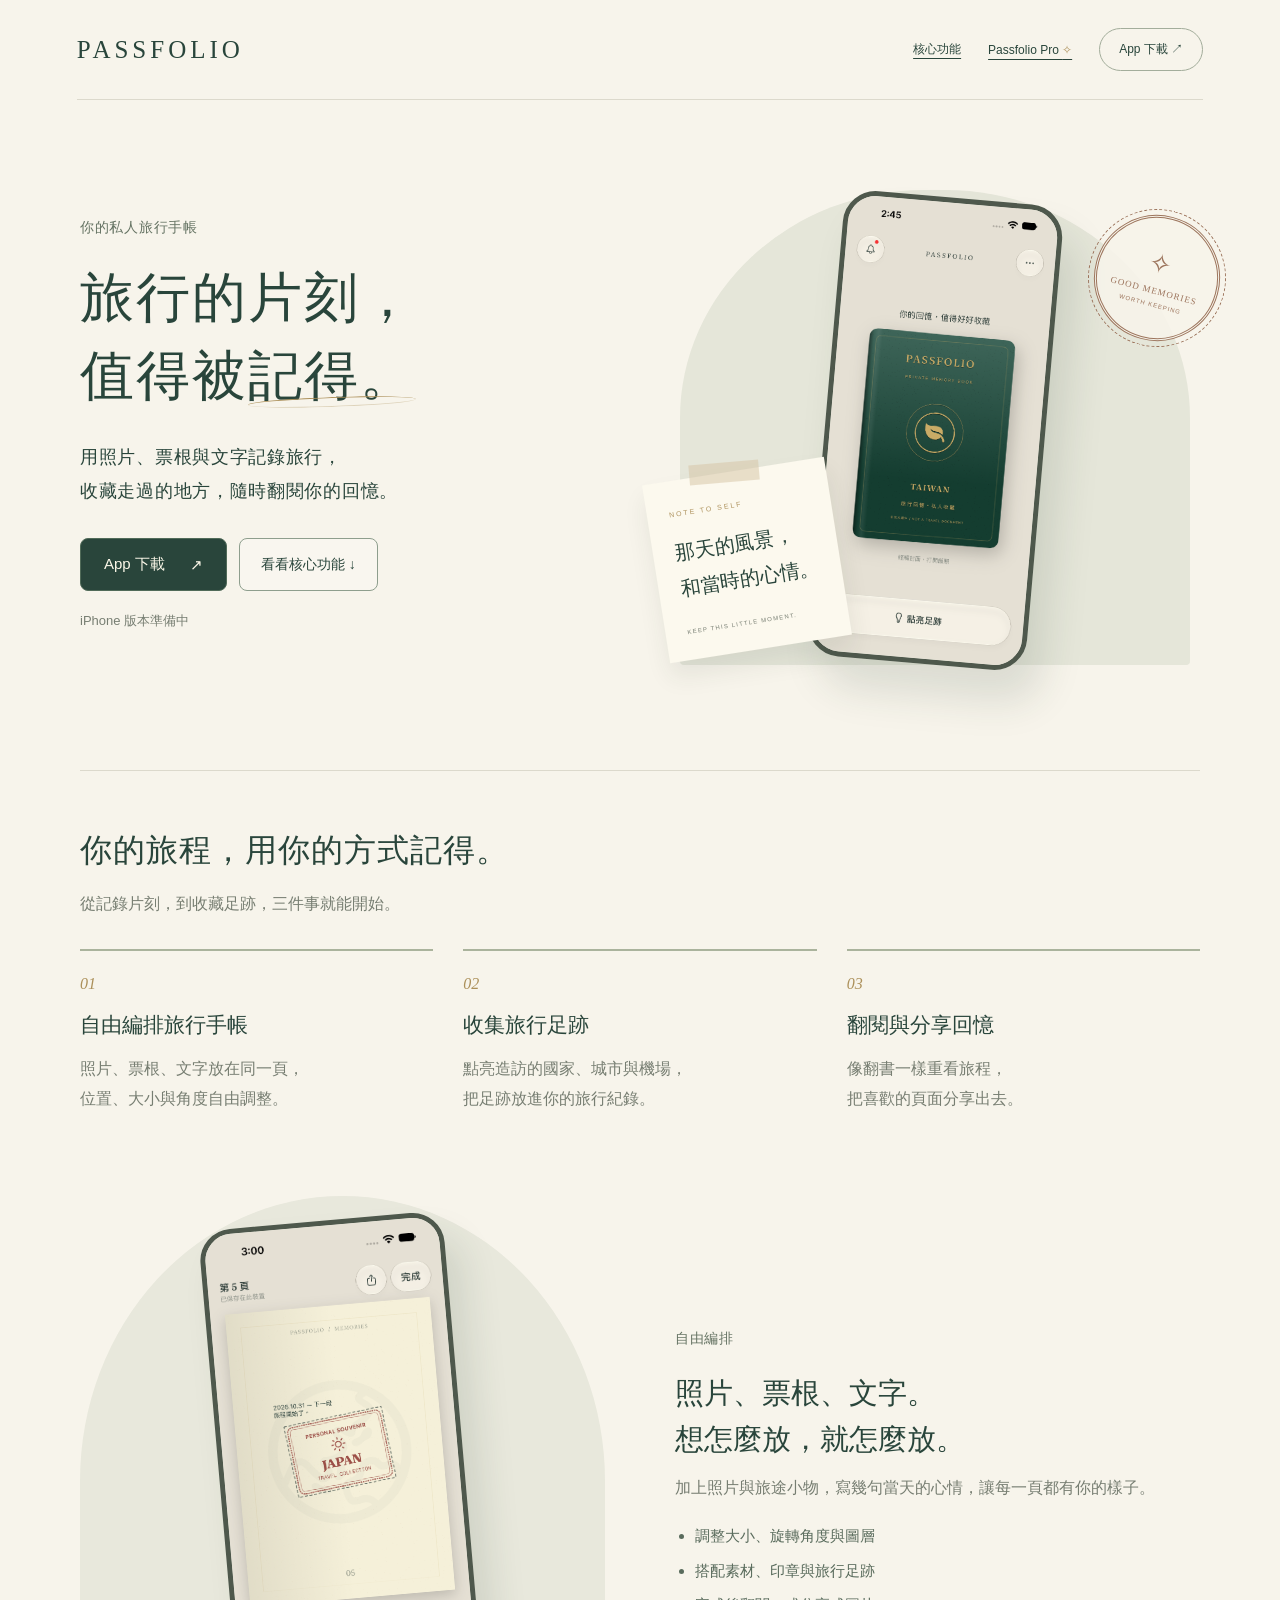
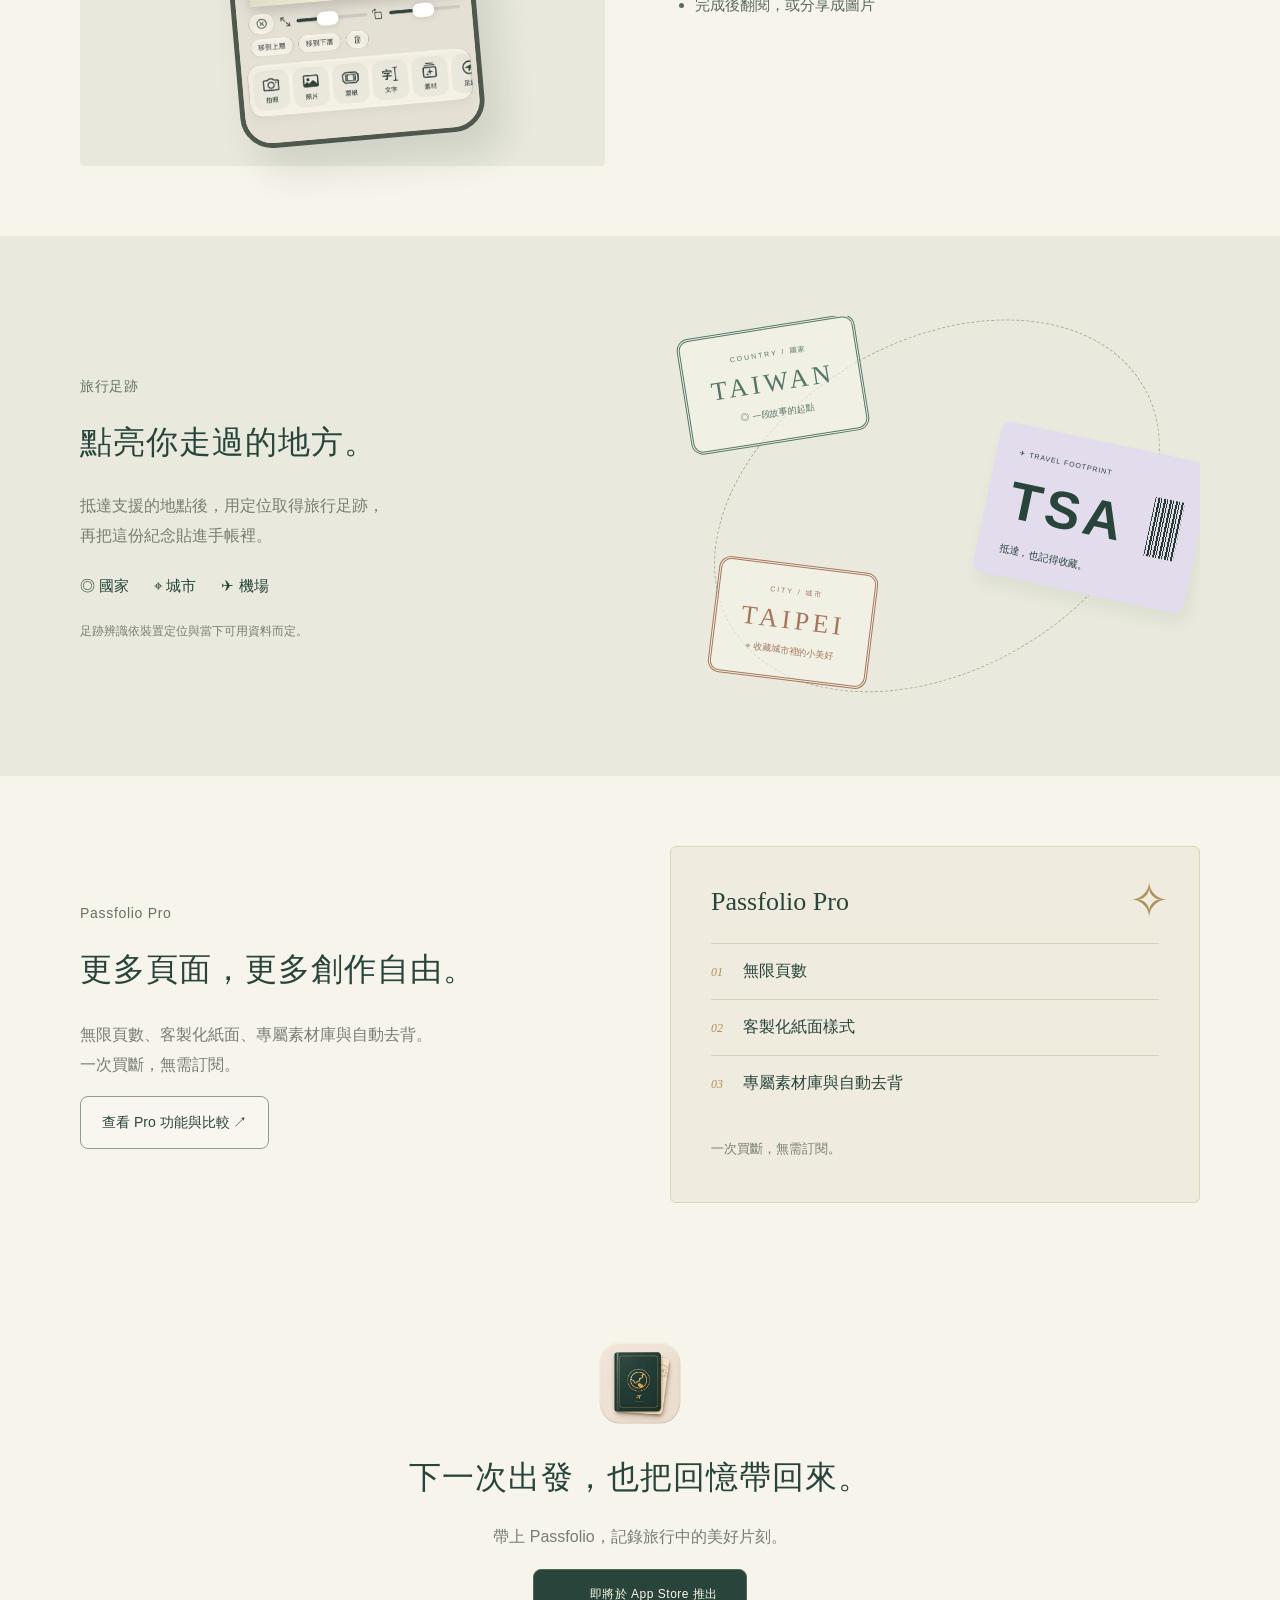
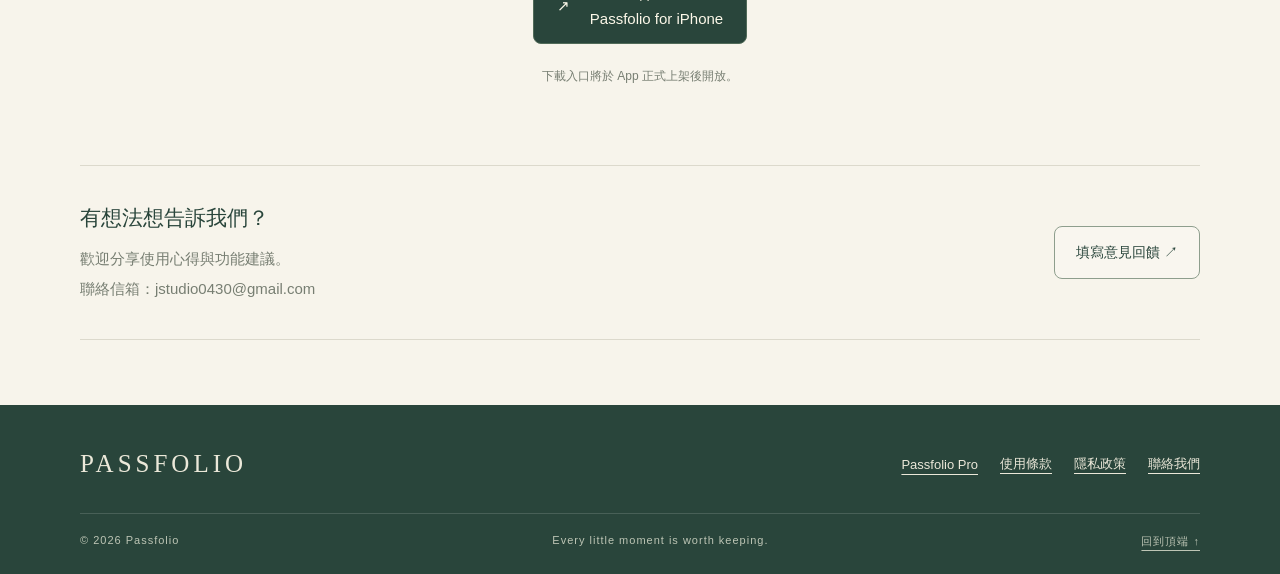
==== index.html @ 8fe80a7d "Add files via upload" ====
<!doctype html>
<html lang="zh-Hant"><head><meta charset="utf-8"><meta name="viewport" content="width=device-width,initial-scale=1"><meta name="description" content="旅行中的美好片刻，值得被記錄。帶上 Passfolio，自由編排照片、票根與文字，收藏旅程，也點亮你的旅行足跡。"><meta name="theme-color" content="#f7f4eb"><title>Passfolio — 旅行的片刻，值得被記得</title><link rel="icon" href="assets/icon.png"><link rel="stylesheet" href="styles.css?v=20261102-1"><script defer src="config.js"></script><script defer src="script.js"></script></head><body class="product-home">
<a class="skip" href="#main">跳至主要內容</a><header class="site-header"><a class="wordmark" href="index.html">PASSFOLIO<small>KEEP YOUR TRAVEL MOMENTS</small></a><nav aria-label="主要導覽"><a href="#features">核心功能</a><a href="pro.html">Passfolio Pro <span class="gold">✧</span></a><a class="pill" href="#download">App 下載 ↗</a></nav></header>
<main id="main"><section class="hero wrap"><div class="hero-copy"><p class="product-label">你的私人旅行手帳</p><h1>旅行的片刻，<br>值得被<span class="underline">記得。</span></h1><p class="lead">用照片、票根與文字記錄旅行，<br>收藏走過的地方，隨時翻閱你的回憶。</p><div class="hero-actions"><a class="button" href="#download">App 下載 <span>↗</span></a><a class="secondary-button" href="#features">看看核心功能 ↓</a></div><p class="availability">iPhone 版本準備中</p></div><div class="hero-visual"><div class="arch"></div><div class="hero-phone"><img src="assets/home.png" alt="Passfolio 首頁：你的回憶，值得好好收藏" fetchpriority="high"></div><div class="memory-note"><span>NOTE TO SELF</span><p>那天的風景，<br>和當時的心情。</p><small>KEEP THIS LITTLE MOMENT.</small></div><div class="souvenir-stamp">✧<b>GOOD MEMORIES</b><small>WORTH KEEPING</small></div></div></section>

<section id="features" class="features wrap"><div class="section-heading"><h2>你的旅程，用你的方式記得。</h2><p class="body-copy">從記錄片刻，到收藏足跡，三件事就能開始。</p></div><div class="feature-overview"><article><span>01</span><h3>自由編排旅行手帳</h3><p>照片、票根、文字放在同一頁，<br>位置、大小與角度自由調整。</p></article><article><span>02</span><h3>收集旅行足跡</h3><p>點亮造訪的國家、城市與機場，<br>把足跡放進你的旅行紀錄。</p></article><article><span>03</span><h3>翻閱與分享回憶</h3><p>像翻書一樣重看旅程，<br>把喜歡的頁面分享出去。</p></article></div><div class="feature-editor"><div class="screenshot-stage"><div class="phone"><img src="assets/editor.png" alt="Passfolio 編輯頁，可在紙頁自由編排照片、票根與文字" loading="lazy"></div></div><div class="feature-list"><p class="product-label">自由編排</p><h3 class="detail-title">照片、票根、文字。<br>想怎麼放，就怎麼放。</h3><p class="body-copy">加上照片與旅途小物，寫幾句當天的心情，讓每一頁都有你的樣子。</p><ul class="simple-list"><li>調整大小、旋轉角度與圖層</li><li>搭配素材、印章與旅行足跡</li><li>完成後翻閱，或分享成圖片</li></ul></div></div></section>
<section class="footprints"><div class="wrap footprint-layout"><div><p class="product-label">旅行足跡</p><h2>點亮你走過的地方。</h2><p class="body-copy">抵達支援的地點後，用定位取得旅行足跡，<br>再把這份紀念貼進手帳裡。</p><div class="place-types"><span>◎ 國家</span><span>⌖ 城市</span><span>✈ 機場</span></div><small class="footnote">足跡辨識依裝置定位與當下可用資料而定。</small></div><div class="footprint-art" aria-label="旅行足跡示意"><span class="route-line"></span><div class="place-stamp country"><small>COUNTRY / 國家</small><b>TAIWAN</b><span>◎ 一段故事的起點</span></div><div class="place-stamp city"><small>CITY / 城市</small><b>TAIPEI</b><span>⌖ 收藏城市裡的小美好</span></div><div class="airport-ticket"><span>✈ TRAVEL FOOTPRINT</span><b>TSA</b><p>抵達，也記得收藏。</p><div class="barcode"></div></div><small class="demo-label">足跡視覺示意</small></div></div></section>
<section class="pro-teaser wrap"><div class="pro-teaser-copy"><p class="product-label">Passfolio Pro</p><h2>更多頁面，更多創作自由。</h2><p class="body-copy">無限頁數、客製化紙面、專屬素材庫與自動去背。<br>一次買斷，無需訂閱。</p><a class="secondary-button" href="pro.html">查看 Pro 功能與比較 ↗</a></div><div class="pro-summary"><span class="big-star">✧</span><h3>Passfolio Pro</h3><ul><li><span>01</span>無限頁數</li><li><span>02</span>客製化紙面樣式</li><li><span>03</span>專屬素材庫與自動去背</li></ul><p>一次買斷，無需訂閱。</p></div></section>

<section id="download" class="download wrap"><img src="assets/icon.png" alt="Passfolio App 圖示" loading="lazy"><h2>下一次出發，也把回憶帶回來。</h2><p>帶上 Passfolio，記錄旅行中的美好片刻。</p><a class="button store-button" href="#download" data-destination="appStore"><span>↗</span><span><small>即將於 App Store 推出</small>Passfolio for iPhone</span></a><p class="fine">下載入口將於 App 正式上架後開放。</p></section>
<section class="feedback wrap"><div><h3>有想法想告訴我們？</h3><p>歡迎分享使用心得與功能建議。<br>聯絡信箱：<a href="mailto:jstudio0430@gmail.com">jstudio0430@gmail.com</a></p></div><a class="secondary-button" href="#" data-destination="feedback">填寫意見回饋 ↗</a></section></main>
<footer><div class="footer-top wrap"><a class="wordmark" href="index.html">PASSFOLIO<small>KEEP YOUR TRAVEL MOMENTS</small></a><nav aria-label="頁尾導覽"><a href="pro.html">Passfolio Pro</a><a href="terms.html">使用條款</a><a href="privacy.html">隱私政策</a><a href="mailto:jstudio0430@gmail.com">聯絡我們</a></nav></div><div class="footer-bottom wrap"><span>© <span data-year>2026</span> Passfolio</span><span>Every little moment is worth keeping.</span><a href="#">回到頂端 ↑</a></div></footer>
<dialog id="notice" aria-labelledby="notice-title"><button class="dialog-close" aria-label="關閉">×</button><p class="eyebrow">PASSFOLIO</p><h2 id="notice-title"></h2><p id="notice-text"></p><button class="button dialog-dismiss">知道了</button></dialog></body></html>
---- styles.css ----
:root{--paper:#f7f4eb;--ink:#29453b;--muted:#777e72;--gold:#ac905a;--line:#dcd9cc;--wash:#e8e8dc}*{box-sizing:border-box}html{scroll-behavior:smooth;scroll-padding-top:30px}body{margin:0;background:var(--paper);color:var(--ink);font-family:-apple-system,BlinkMacSystemFont,"PingFang TC","Noto Sans TC",sans-serif;-webkit-font-smoothing:antialiased}a{color:inherit;text-decoration:none}button{font:inherit;cursor:pointer}a:focus-visible,button:focus-visible{outline:2px solid var(--gold);outline-offset:6px}img{max-width:100%;display:block}h1,h2,h3,p{margin-top:0}h1,h2{font-family:"Songti TC","Noto Serif TC",serif;font-weight:500}h1{font-size:clamp(42px,4.8vw,68px);line-height:1.5;letter-spacing:3px;margin-bottom:25px}h2{font-size:40px;line-height:1.6;letter-spacing:2px}h3{font-size:19px;line-height:1.6;font-weight:500}p{line-height:2}.wrap{width:min(1120px,88%);margin-inline:auto}.site-header{width:min(1280px,88%);margin:auto;padding:28px 0;display:flex;justify-content:space-between;align-items:center;border-bottom:1px solid var(--line);gap:20px}.wordmark{font:25px Georgia,serif;letter-spacing:4px;white-space:nowrap}.wordmark small{display:block;font:7px Arial;letter-spacing:2.5px;margin-top:9px;color:var(--muted)}nav{display:flex;gap:27px;align-items:center;font-size:12px}.pill{border:1px solid #a3ad9b;border-radius:30px;padding:12px 19px}.gold{color:var(--gold)}.hero{display:grid;grid-template-columns:1.03fr 1fr;gap:45px;align-items:center;min-height:760px;padding-block:55px 75px}.eyebrow{font-size:9px;font-weight:500;letter-spacing:2.4px;line-height:1.8;margin-bottom:25px}.underline{position:relative;white-space:nowrap}.underline:after{content:"";position:absolute;left:0;right:0;bottom:-1px;height:8px;border-top:1px solid var(--gold);border-bottom:1px solid #ac905a55;border-radius:50%;transform:rotate(-2deg)}.lead{font-size:18px;line-height:1.9;letter-spacing:.7px;margin-bottom:20px}.body-copy{font-size:13px;color:var(--muted);line-height:2.1}.hero-actions{display:flex;align-items:center;gap:25px;margin-top:30px}.button{display:inline-flex;gap:25px;justify-content:center;align-items:center;background:var(--ink);color:#fcf8e9;border:1px solid #516b59;border-radius:8px;padding:17px 25px;font-size:14px;transition:transform .2s,background .2s}.button:hover{background:#3a5b4b;transform:translateY(-2px)}.quiet-link{font-size:12px;color:var(--muted)}.fine{font-size:8px;letter-spacing:1px;color:var(--muted);margin-top:20px}.hero-visual{position:relative;min-height:620px;display:flex;align-items:center;justify-content:center}.arch{position:absolute;inset:40px 10px 45px;background:#e5e6d9;border-radius:48% 48% 4px 4px}.hero-phone{position:relative;width:245px;border-radius:33px;overflow:hidden;border:5px solid #4e584c;box-shadow:17px 30px 40px #293c2e22;transform:rotate(5deg)}.hero-phone img{width:100%}.memory-note{position:absolute;background:#fcf9ee;box-shadow:0 15px 25px #293c2e16;padding:22px;bottom:60px;left:-15px;transform:rotate(-9deg)}.memory-note:before{content:"";position:absolute;background:#d6c4a480;width:70px;height:20px;top:-10px;left:48px;transform:rotate(4deg)}.memory-note>span{font-size:7px;letter-spacing:2px;color:var(--gold)}.memory-note p{font-family:"Songti TC",serif;line-height:1.8;font-size:20px;margin:14px 0}.memory-note small{font-size:6px;letter-spacing:1.2px;color:var(--muted)}.souvenir-stamp{position:absolute;right:-20px;top:65px;border:3px double #9c745c;outline:1px dashed #9c745c;outline-offset:5px;border-radius:50%;width:126px;height:126px;display:flex;flex-direction:column;align-items:center;justify-content:center;transform:rotate(15deg);color:#9c745c;background:#f7f4ebdf;font-size:27px}.souvenir-stamp b{font:9px Georgia;margin:6px 0;letter-spacing:1px}.souvenir-stamp small{font-size:6px;letter-spacing:1px}.handwritten{font:italic 19px Georgia;color:#8a8469;transform:rotate(-7deg)}.hero-visual>.handwritten{position:absolute;bottom:-5px;right:5px}.ribbon{display:flex;justify-content:space-between;gap:20px;border-block:1px solid var(--line);padding:23px 6%;font-size:9px;letter-spacing:1.6px;color:var(--muted)}.story{text-align:center;padding-block:100px 60px}.story h2{margin-bottom:25px}.story>p:not(.eyebrow){font-size:13px;color:var(--muted);line-height:2.2}.story-star{color:var(--gold);display:block;font-size:33px;margin:30px 0}.features{padding-block:30px 90px}.section-heading{text-align:center;margin-bottom:60px}.section-heading h2{margin-bottom:15px}.feature-editor{display:grid;grid-template-columns:1fr 1fr;gap:95px;align-items:center}.screenshot-stage{position:relative;min-height:630px;background:var(--wash);display:flex;justify-content:center;align-items:center;border-radius:50% 50% 4px 4px}.phone{width:245px;border:5px solid #4e584c;overflow:hidden;border-radius:32px;box-shadow:16px 25px 35px #293c2e20;transform:rotate(-5deg)}.stage-label{position:absolute;top:30px;font-size:7px;letter-spacing:2px;color:var(--muted)}.screenshot-stage .handwritten{position:absolute;bottom:24px;right:-15px}.feature-list article{display:flex;gap:23px;border-top:1px solid var(--line);padding:25px 0}.feature-icon{font:22px Georgia;width:30px;flex-shrink:0;color:var(--gold)}.feature-list .eyebrow{font-size:7px;margin-bottom:8px}.feature-list h3{margin-bottom:10px}.feature-list article p:last-child{font-size:12px;line-height:2;color:var(--muted);margin:0}.footprints{background:#e9eadd;padding:80px 0}.footprint-layout{display:grid;grid-template-columns:1fr 1fr;gap:65px;align-items:center}.footprint-layout h2{margin-bottom:25px}.place-types{display:flex;gap:25px;font-size:12px;margin:25px 0}.footnote{font-size:9px;color:var(--muted)}.footprint-art{min-height:380px;position:relative}.route-line{position:absolute;inset:25px;border:1px dashed #a8ad94;border-radius:50%;transform:rotate(-30deg)}.place-stamp{position:absolute;border:3px double currentColor;border-radius:12px;padding:20px 25px;display:grid;gap:9px;text-align:center;background:#f7f4ebaa}.place-stamp small{font-size:7px;letter-spacing:2px}.place-stamp b{font:26px Georgia;letter-spacing:4px}.place-stamp span{font-size:9px}.country{color:#557666;top:10px;left:10px;transform:rotate(-9deg)}.city{color:#a5765c;bottom:15px;left:40px;transform:rotate(7deg)}.airport-ticket{position:absolute;right:0;top:125px;background:#e2dced;box-shadow:5px 9px 15px #34423512;border-radius:9px;padding:17px 23px;transform:rotate(12deg);width:215px}.airport-ticket>span{font-size:7px;letter-spacing:1px}.airport-ticket>b{font:bold 53px Arial;display:block;letter-spacing:4px;margin:10px 0}.airport-ticket p{font-size:10px;margin:0}.barcode{position:absolute;width:30px;height:60px;right:20px;top:43px;background:repeating-linear-gradient(90deg,#253a30 0 1px,transparent 1px 3px,#253a30 3px 5px,transparent 5px 6px)}.demo-label{position:absolute;bottom:-15px;right:0;font-size:8px;color:var(--muted)}.pro-teaser{padding-block:95px;display:grid;grid-template-columns:1fr 1fr;gap:95px;align-items:center}.text-link{display:inline-block;font-size:13px;border-bottom:1px solid var(--ink);padding:10px 0}.text-link>span{margin-left:30px}.pro-summary{padding:40px;background:#efebdf;border:1px solid #ded4ba;border-radius:6px;position:relative}.big-star{position:absolute;right:30px;top:25px;color:var(--gold);font-size:48px}.pro-summary h3{font:30px Georgia}.pro-summary ul{list-style:none;margin:25px 0;padding:0}.pro-summary li{border-top:1px solid #d8d0bb;padding:17px 0;font-size:13px}.pro-summary li>span{font:italic 12px Georgia;color:var(--gold);margin-right:20px}.pro-summary>p{font-size:10px;color:var(--muted);margin:0}.closing-quote{text-align:center;padding:60px 15px;background:#eeeee4}.closing-quote p{font:25px/2 "Songti TC",serif;letter-spacing:2px}.closing-quote>span{font-size:8px;letter-spacing:3px;color:var(--muted)}.download{text-align:center;padding-block:80px}.download>img{width:90px;margin:0 auto 25px}.download h2{margin-bottom:20px}.download>p:not(.eyebrow):not(.fine){font-size:13px;color:var(--muted)}.store-button{gap:20px;text-align:left}.store-button small{display:block;font-size:9px;letter-spacing:.5px;margin-bottom:7px}.feedback{display:flex;justify-content:space-between;align-items:center;gap:30px;border-block:1px solid var(--line);padding-block:35px;margin-bottom:65px}.feedback .eyebrow{margin-bottom:12px}.feedback h3{margin-bottom:10px}.feedback p:last-child{font-size:12px;color:var(--muted);margin-bottom:0}.feedback>.text-link{white-space:nowrap}footer{background:var(--ink);color:#ebe8d9;padding-block:45px 25px}.footer-top{display:flex;justify-content:space-between;align-items:center;gap:25px}.footer-top .wordmark small{color:#b2b9a8}.footer-top nav{font-size:11px;gap:22px}.footer-bottom{border-top:1px solid #ffffff25;margin-top:35px;padding-top:20px;display:flex;justify-content:space-between;gap:20px;font-size:8px;letter-spacing:1px;color:#bdc5b5}.skip{position:absolute;left:20px;top:-60px;background:var(--ink);color:white;padding:12px;z-index:10}.skip:focus{top:10px}dialog{background:var(--paper);color:var(--ink);border:1px solid var(--line);border-radius:12px;max-width:450px;width:calc(100% - 40px);padding:40px}dialog::backdrop{background:#20392d77;backdrop-filter:blur(5px)}dialog h2{font-size:26px}dialog>p:not(.eyebrow){font-size:13px;color:var(--muted)}.dialog-close{position:absolute;top:10px;right:15px;border:0;background:none;font-size:27px;color:var(--ink)}.pro-hero{display:grid;grid-template-columns:1.1fr 1fr;gap:80px;align-items:center;padding-block:80px}.pro-hero h1{font-size:55px}.pro-visual{padding:40px 0;background:var(--wash);border-radius:48% 48% 6px 6px;display:flex;justify-content:center}.pro-visual .phone{width:235px;transform:rotate(4deg)}.pro-details{padding-block:40px 80px}.pro-details article{display:grid;grid-template-columns:70px 1fr 1fr;border-top:1px solid var(--line);padding:35px 0;gap:30px}.pro-details article>span{font:italic 25px Georgia;color:var(--gold)}.pro-details h2{font-size:26px}.pro-details p{font-size:13px;color:var(--muted)}.comparison{padding-bottom:80px}.comparison h2{font-size:31px}.table-scroll{overflow-x:auto}table{width:100%;border-collapse:collapse;min-width:480px;text-align:left;font-size:13px}th,td{padding:20px;border-bottom:1px solid var(--line)}th{font-weight:500;background:var(--wash)}td:last-child{color:var(--ink);background:#ece8da66}.plan-note{font-size:11px;color:var(--muted);margin-top:20px}.legal{max-width:780px;padding-block:80px 120px;min-height:65vh}.legal h1{font-size:43px}.legal h2{font-size:24px}.legal p{font-size:14px;color:var(--muted)}.legal .status{padding:20px;background:var(--wash);border-left:2px solid var(--gold);margin-bottom:35px}
@media(max-width:1000px){nav{gap:16px}.site-header nav>a:first-child{display:none}.hero{gap:25px}.hero-phone{width:215px}.hero-visual{min-height:565px}.memory-note{left:-10px;padding:18px}.souvenir-stamp{right:-10px;width:110px;height:110px}.feature-editor,.pro-teaser{gap:50px}.screenshot-stage{min-height:580px}.phone{width:220px}.footprint-layout{gap:30px}.pro-hero{gap:40px}}
@media(max-width:700px){.wrap,.site-header{width:86%}.site-header{padding-block:23px}.wordmark{font-size:20px;letter-spacing:3px}.wordmark small{font-size:6px;letter-spacing:1.4px}.site-header nav>a{display:none}.site-header nav>a[href="pro.html"],.site-header nav>a[href="index.html"]{display:block;font-size:11px}.site-header nav .pill{display:block;padding:9px 12px;font-size:10px}.hero{display:flex;flex-direction:column;padding-block:50px 30px;gap:15px}.hero-copy{width:100%}h1{font-size:43px;letter-spacing:1px;margin-bottom:25px}.eyebrow{font-size:8px;letter-spacing:1.6px;margin-bottom:22px}.lead{font-size:16px}.body-copy{font-size:12px}.hero-actions{gap:23px}.hero-visual{width:100%;min-height:570px;margin-top:10px}.hero-phone{width:216px}.arch{inset:30px 0 35px}.memory-note{bottom:48px;left:-9px;padding:17px}.memory-note p{font-size:17px}.memory-note>span{font-size:6px}.memory-note small{font-size:5px}.souvenir-stamp{right:-9px;top:46px;width:93px;height:93px}.souvenir-stamp b{font-size:7px}.souvenir-stamp small{font-size:5px}.hero-visual>.handwritten{font-size:16px;bottom:-4px;right:0}.ribbon{padding:20px 7%;font-size:8px;line-height:1.7;gap:15px}.ribbon span:last-child{display:none}.ribbon span:first-child{max-width:120px}.story{padding-block:65px 30px}h2{font-size:31px}.story>p:not(.eyebrow){font-size:12px}.feature-editor{grid-template-columns:1fr;gap:40px}.features{padding-block:20px 60px}.section-heading{margin-bottom:35px}.screenshot-stage{min-height:580px}.screenshot-stage .handwritten{right:0;font-size:17px}.feature-list article{padding:25px 0;gap:20px}.feature-list h3{font-size:18px}.footprints{padding:60px 0}.footprint-layout{grid-template-columns:1fr;gap:35px}.footprint-art{min-height:345px}.place-stamp{padding:17px 20px}.place-stamp b{font-size:22px}.country{left:0}.city{left:5px}.airport-ticket{right:0;top:120px;width:190px;padding:15px}.airport-ticket>b{font-size:47px}.barcode{right:14px;width:25px;height:50px}.place-types{gap:22px;font-size:11px}.pro-teaser{padding-block:65px;grid-template-columns:1fr;gap:35px}.pro-summary{padding:30px}.closing-quote p{font-size:20px;letter-spacing:1px}.download{padding-block:65px}.download>p:not(.eyebrow):not(.fine){font-size:12px}.feedback{align-items:flex-start;flex-direction:column;gap:15px;margin-bottom:45px}.feedback h3{font-size:17px}.feedback p:last-child{font-size:11px}.footer-top{align-items:flex-start;flex-direction:column;gap:25px}.footer-top nav{font-size:10px;gap:18px;flex-wrap:wrap}.footer-bottom{flex-wrap:wrap;font-size:7px}.footer-bottom>span:nth-child(2){display:none}.pro-hero{grid-template-columns:1fr;gap:35px;padding-block:50px}.pro-hero h1{font-size:41px}.pro-visual{padding-block:35px}.pro-details{padding-block:20px 50px}.pro-details article{grid-template-columns:35px 1fr;gap:12px;padding-block:25px}.pro-details article>p{grid-column:2;margin:0}.pro-details h2{font-size:24px;margin-bottom:5px}.comparison h2{font-size:27px}.legal{padding-block:50px 80px}.legal h1{font-size:35px}}
@media(prefers-reduced-motion:reduce){html{scroll-behavior:auto}*{transition:none!important}}
.footprint-art{overflow:hidden}
@media(max-width:700px){.site-header nav .pill{display:none}.site-header nav{flex-shrink:0}.site-header nav>a[href="pro.html"]{white-space:nowrap}.hero-visual>.handwritten{font-size:15px}}
.policy{padding-block:70px 100px}.policy-intro{max-width:770px;margin-bottom:60px}.policy-intro h1{font-size:48px;margin-bottom:15px}.policy-intro>p:not(.eyebrow){font-size:14px;color:var(--muted)}.policy-intro .policy-date{font-size:11px}.policy-status{background:var(--wash);padding:20px 24px;border-left:2px solid var(--gold);margin-top:25px}.policy-status>strong{font-size:13px;font-weight:500}.policy-status>p{font-size:12px;color:var(--muted);margin:8px 0 0}.policy-layout{display:grid;grid-template-columns:240px minmax(0,1fr);gap:65px}.policy-layout aside nav{position:sticky;top:30px;display:flex;align-items:stretch;flex-direction:column;gap:0;border-top:1px solid var(--line)}.policy-layout aside a{font-size:11px;padding:12px 0;border-bottom:1px solid var(--line);line-height:1.8}.policy-section{border-top:1px solid var(--line);padding:30px 0;scroll-margin-top:25px}.policy-section .eyebrow{color:var(--gold);margin-bottom:8px}.policy-section h2{font-size:25px;letter-spacing:.5px;margin-bottom:20px}.policy-section>p:not(.eyebrow){font-size:14px;line-height:2.1;color:#59675c;overflow-wrap:anywhere}.policy-section a{text-decoration:underline;text-underline-offset:4px}.pending{color:#98723e;font-weight:500}@media(max-width:800px){.policy-layout{grid-template-columns:1fr;gap:30px}.policy-layout aside nav{position:static;display:grid;grid-template-columns:1fr 1fr;column-gap:20px}.policy{padding-block:45px 70px}.policy-intro{margin-bottom:35px}.policy-intro h1{font-size:38px}.policy-section h2{font-size:23px}.policy-section>p:not(.eyebrow){font-size:13px}.policy .policy-status{padding:18px}.policy-layout aside a{font-size:10px}}@media print{.site-header,.policy-layout aside,footer,.skip{display:none}.policy-layout{display:block}.policy{width:100%;padding:0}.policy-section{break-inside:avoid}.policy-section a{color:inherit}}
/* Product reading hierarchy: concise content, consistent actions. */
.product-home h1{font-size:54px;line-height:1.45;letter-spacing:2px}.product-home h2{font-size:32px;line-height:1.5;letter-spacing:1px}.product-home h3{font-size:21px}.product-home .lead{font-size:18px;line-height:1.9}.product-home .body-copy,.feature-overview p{font-size:16px;line-height:1.9}.product-label{font-size:14px;color:#657363;letter-spacing:.7px;margin-bottom:18px}.availability{font-size:13px;color:var(--muted);margin-top:17px}.secondary-button{display:inline-flex;align-items:center;justify-content:center;gap:12px;border:1px solid #8e9e8d;border-radius:8px;padding:15px 21px;font-size:14px;line-height:1.5;background:#ffffff30;color:var(--ink);transition:background .2s,transform .2s}.secondary-button:hover{background:#e7e9dd;transform:translateY(-2px)}.product-home .button{font-size:15px;padding:16px 23px}.product-home .site-header nav>a:not(.pill),.product-home footer nav a,.product-home .footer-bottom>a{text-decoration:underline;text-underline-offset:5px}.product-home .hero{min-height:670px;padding-block:35px 45px}.product-home .hero-visual{min-height:560px}.product-home .hero-phone{width:220px}.product-home .hero-actions{gap:12px;flex-wrap:wrap}.product-home .features{padding-block:55px 70px;border-top:1px solid var(--line)}.product-home .section-heading{text-align:left;margin-bottom:30px}.feature-overview{display:grid;grid-template-columns:repeat(3,1fr);gap:30px;margin-bottom:65px}.feature-overview article{padding:24px 0 16px;border-top:2px solid #aab39c}.feature-overview article>span{font:italic 16px Georgia;color:var(--gold)}.feature-overview h3{margin:15px 0 12px}.feature-overview p{color:var(--muted);margin-bottom:0}.product-home .feature-editor{gap:70px}.product-home .screenshot-stage{min-height:570px}.product-home .feature-list .detail-title{font-size:29px;line-height:1.6;font-family:"Songti TC",serif;font-weight:500}.simple-list{padding-left:20px;font-size:15px;line-height:2.3;color:#596b5c}.product-home .footnote,.product-home .demo-label{font-size:12px}.product-home .place-types{font-size:15px}.product-home .pro-teaser{gap:60px;padding-block:70px}.product-home .pro-summary h3{font-size:26px}.product-home .pro-summary li{font-size:16px}.product-home .pro-summary>p{font-size:13px}.product-home .download{padding-block:65px}.product-home .download>p:not(.eyebrow):not(.fine){font-size:16px}.product-home .fine{font-size:12px;letter-spacing:0}.product-home .store-button small{font-size:12px}.product-home .feedback p:last-child{font-size:15px}.product-home footer nav{font-size:13px}.product-home .footer-bottom{font-size:11px}.product-home .wordmark small{display:none}
@media(max-width:1000px){.feature-overview{gap:20px}.feature-overview h3{font-size:19px}.feature-overview p{font-size:14px}.product-home .hero h1{font-size:46px}}
@media(max-width:700px){.product-home h1,.product-home .hero h1{font-size:40px}.product-home h2{font-size:28px}.product-home .lead{font-size:16px}.product-home .body-copy{font-size:15px}.product-home .hero{padding-top:35px;padding-bottom:25px;gap:0}.product-home .hero-visual{min-height:540px}.product-home .hero-phone{width:205px}.product-home .features{padding-top:40px}.feature-overview{grid-template-columns:1fr;gap:0;margin-bottom:40px}.feature-overview article{padding:21px 0;display:grid;grid-template-columns:30px 1fr;gap:5px 10px;border-top:1px solid var(--line)}.feature-overview h3{font-size:20px;margin:0}.feature-overview article>span{padding-top:5px}.feature-overview p{grid-column:2;font-size:15px;line-height:1.8}.feature-overview p br{display:none}.product-home .feature-editor{gap:35px}.product-home .feature-list .detail-title{font-size:26px}.product-home .simple-list{font-size:14px}.product-home .pro-teaser{gap:30px}.product-home .download>p:not(.eyebrow):not(.fine){font-size:15px}.product-home .feedback p:last-child{font-size:14px}.product-home .footer-top nav{font-size:12px}.product-home .footer-bottom{font-size:10px}.product-home .hero-actions .button,.product-home .hero-actions .secondary-button{font-size:14px;padding:14px 16px}.product-home .memory-note{bottom:40px}}
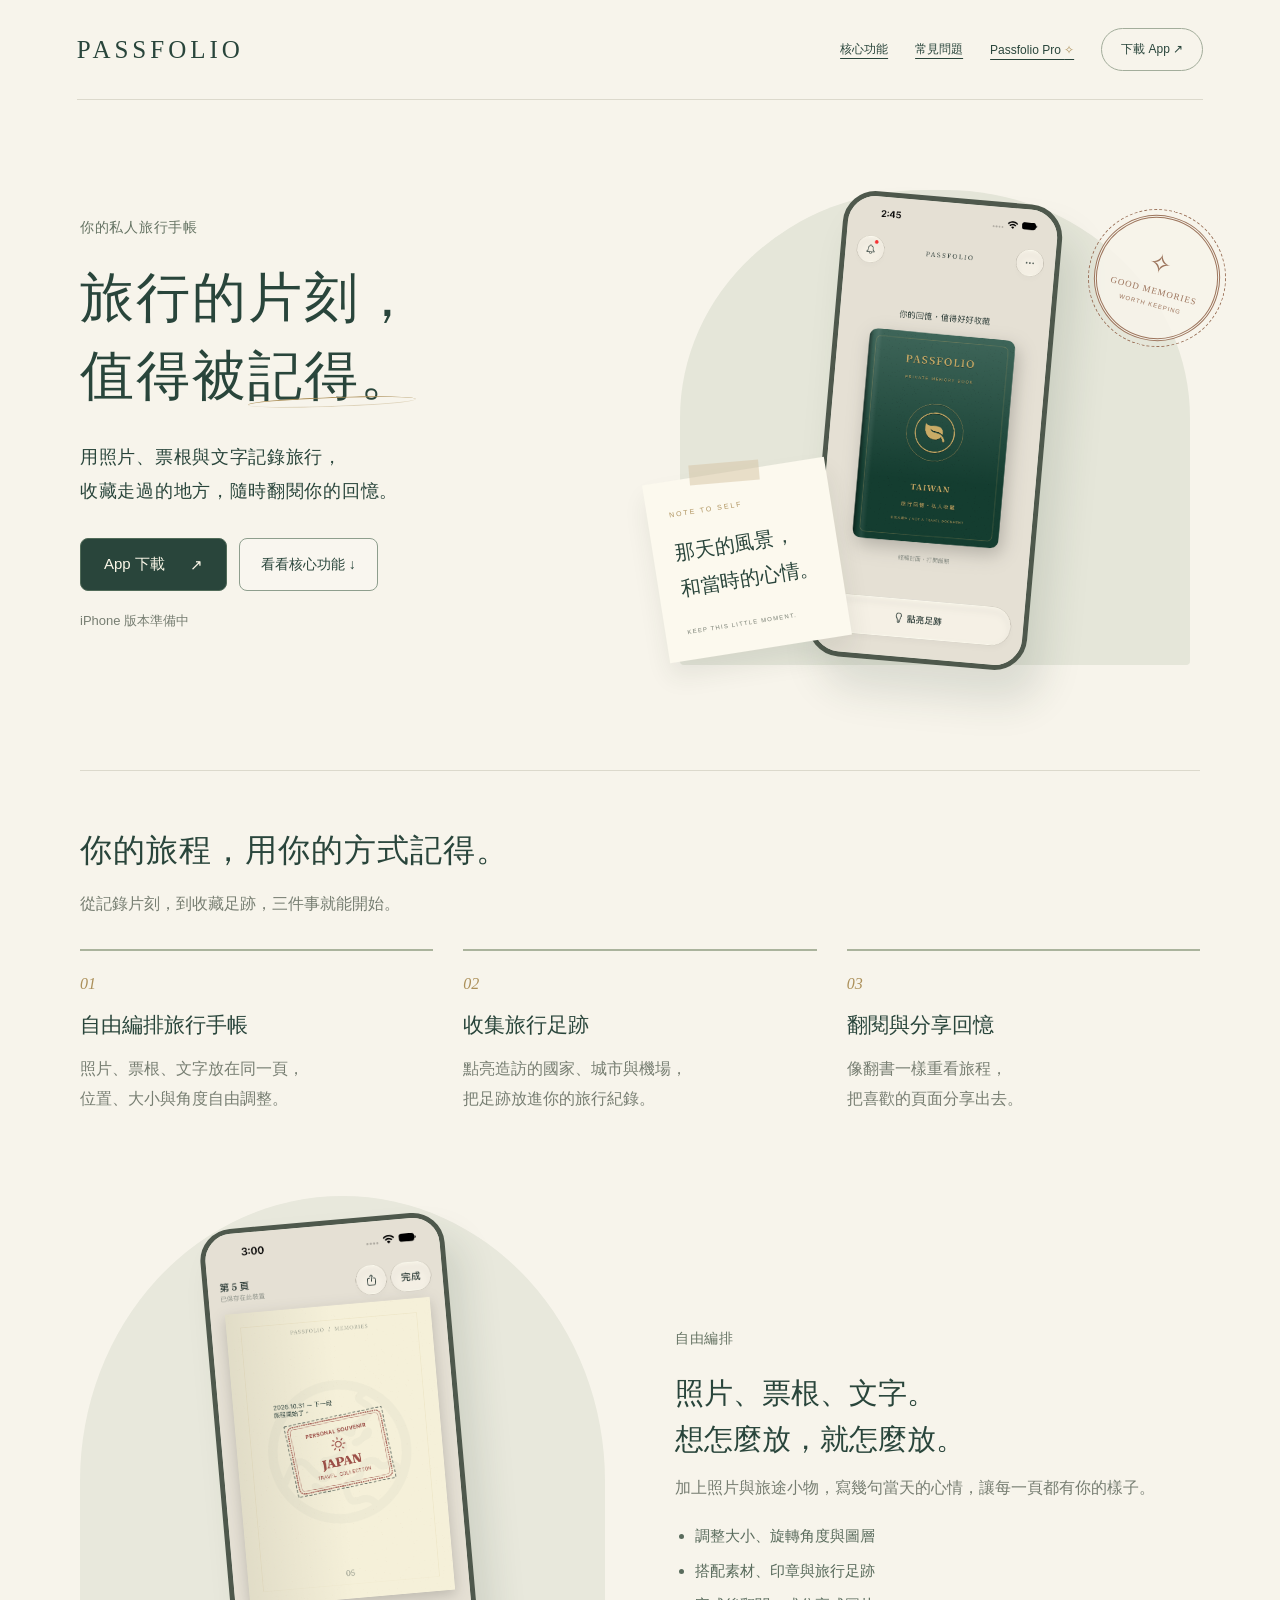
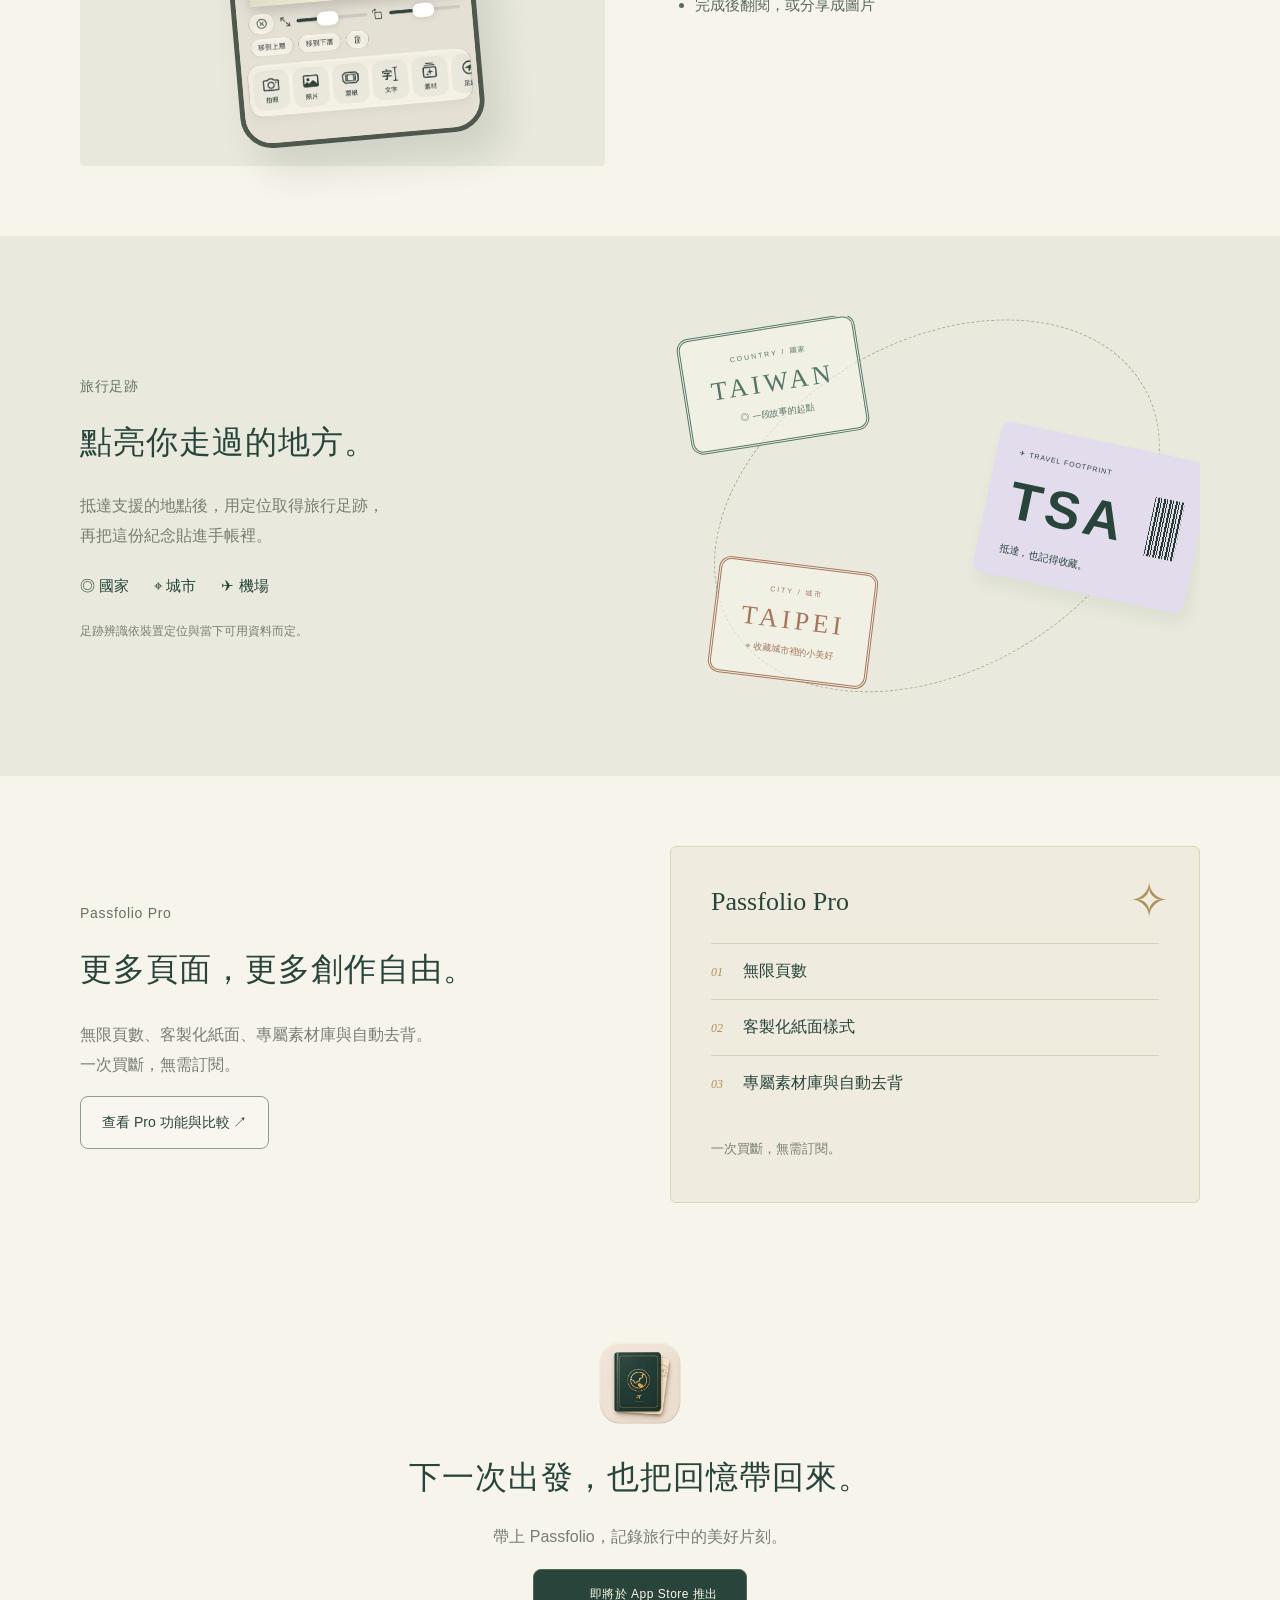
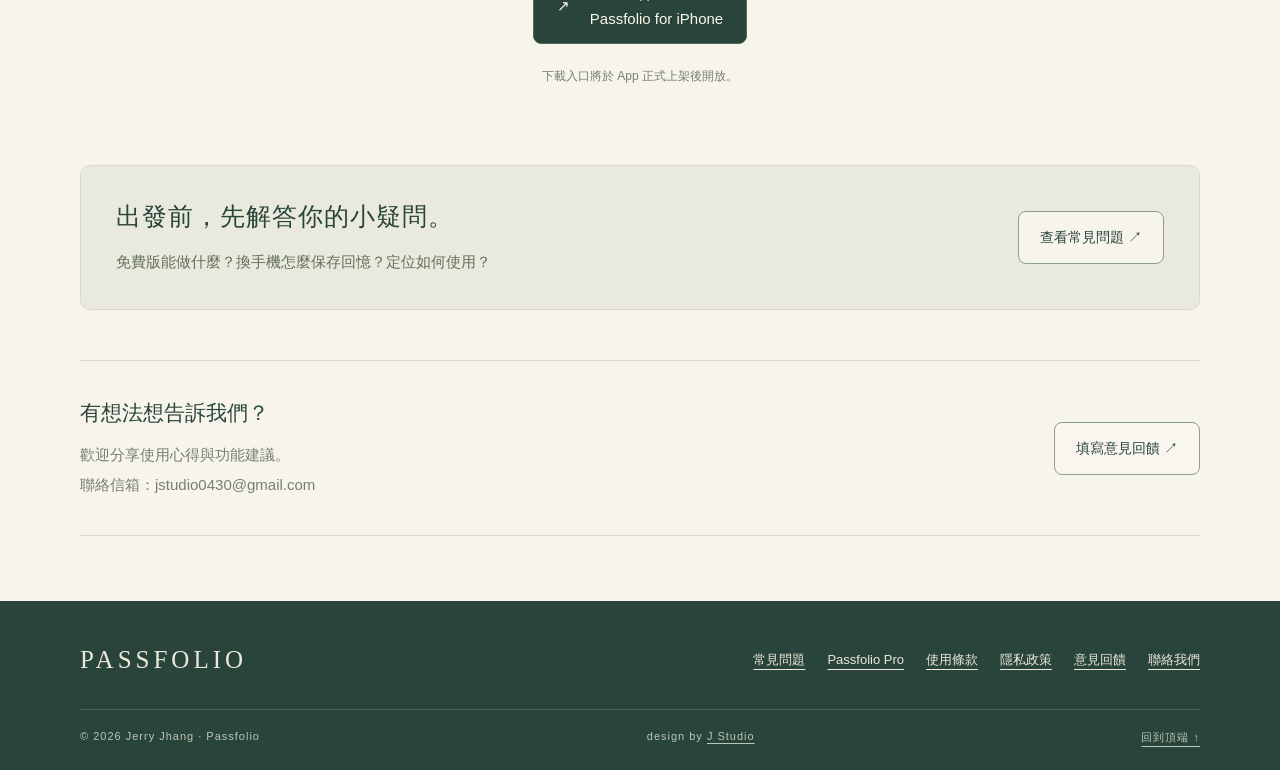
==== commit 41e65cb0: "Add files via upload" ====
--- a/index.html
+++ b/index.html
@@ -1,6 +1,6 @@
 <!doctype html>
-<html lang="zh-Hant"><head><meta charset="utf-8"><meta name="viewport" content="width=device-width,initial-scale=1"><meta name="description" content="旅行中的美好片刻，值得被記錄。帶上 Passfolio，自由編排照片、票根與文字，收藏旅程，也點亮你的旅行足跡。"><meta name="theme-color" content="#f7f4eb"><title>Passfolio — 旅行的片刻，值得被記得</title><link rel="icon" href="assets/icon.png"><link rel="stylesheet" href="styles.css?v=20261102-1"><script defer src="config.js"></script><script defer src="script.js"></script></head><body class="product-home">
-<a class="skip" href="#main">跳至主要內容</a><header class="site-header"><a class="wordmark" href="index.html">PASSFOLIO<small>KEEP YOUR TRAVEL MOMENTS</small></a><nav aria-label="主要導覽"><a href="#features">核心功能</a><a href="pro.html">Passfolio Pro <span class="gold">✧</span></a><a class="pill" href="#download">App 下載 ↗</a></nav></header>
+<html lang="zh-Hant"><head><meta charset="utf-8"><meta name="viewport" content="width=device-width,initial-scale=1"><meta name="description" content="旅行中的美好片刻，值得被記錄。帶上 Passfolio，自由編排照片、票根與文字，收藏旅程，也點亮你的旅行足跡。"><meta name="theme-color" content="#f7f4eb"><title>Passfolio — 旅行的片刻，值得被記得</title><link rel="icon" href="assets/icon.png"><link rel="stylesheet" href="styles.css?v=20261103-mobile-cta"><script defer src="config.js"></script><script defer src="script.js"></script></head><body class="product-home">
+<a class="skip" href="#main">跳至主要內容</a><header class="site-header"><a class="wordmark" href="index.html">PASSFOLIO<small>KEEP YOUR TRAVEL MOMENTS</small></a><nav aria-label="主要導覽"><a href="#features">核心功能</a><a href="faq.html">常見問題</a><a href="pro.html">Passfolio Pro <span class="gold">✧</span></a><a class="pill" href="#download">下載 App ↗</a></nav></header>
 <main id="main"><section class="hero wrap"><div class="hero-copy"><p class="product-label">你的私人旅行手帳</p><h1>旅行的片刻，<br>值得被<span class="underline">記得。</span></h1><p class="lead">用照片、票根與文字記錄旅行，<br>收藏走過的地方，隨時翻閱你的回憶。</p><div class="hero-actions"><a class="button" href="#download">App 下載 <span>↗</span></a><a class="secondary-button" href="#features">看看核心功能 ↓</a></div><p class="availability">iPhone 版本準備中</p></div><div class="hero-visual"><div class="arch"></div><div class="hero-phone"><img src="assets/home.png" alt="Passfolio 首頁：你的回憶，值得好好收藏" fetchpriority="high"></div><div class="memory-note"><span>NOTE TO SELF</span><p>那天的風景，<br>和當時的心情。</p><small>KEEP THIS LITTLE MOMENT.</small></div><div class="souvenir-stamp">✧<b>GOOD MEMORIES</b><small>WORTH KEEPING</small></div></div></section>
 
 <section id="features" class="features wrap"><div class="section-heading"><h2>你的旅程，用你的方式記得。</h2><p class="body-copy">從記錄片刻，到收藏足跡，三件事就能開始。</p></div><div class="feature-overview"><article><span>01</span><h3>自由編排旅行手帳</h3><p>照片、票根、文字放在同一頁，<br>位置、大小與角度自由調整。</p></article><article><span>02</span><h3>收集旅行足跡</h3><p>點亮造訪的國家、城市與機場，<br>把足跡放進你的旅行紀錄。</p></article><article><span>03</span><h3>翻閱與分享回憶</h3><p>像翻書一樣重看旅程，<br>把喜歡的頁面分享出去。</p></article></div><div class="feature-editor"><div class="screenshot-stage"><div class="phone"><img src="assets/editor.png" alt="Passfolio 編輯頁，可在紙頁自由編排照片、票根與文字" loading="lazy"></div></div><div class="feature-list"><p class="product-label">自由編排</p><h3 class="detail-title">照片、票根、文字。<br>想怎麼放，就怎麼放。</h3><p class="body-copy">加上照片與旅途小物，寫幾句當天的心情，讓每一頁都有你的樣子。</p><ul class="simple-list"><li>調整大小、旋轉角度與圖層</li><li>搭配素材、印章與旅行足跡</li><li>完成後翻閱，或分享成圖片</li></ul></div></div></section>
@@ -8,6 +8,7 @@
 <section class="pro-teaser wrap"><div class="pro-teaser-copy"><p class="product-label">Passfolio Pro</p><h2>更多頁面，更多創作自由。</h2><p class="body-copy">無限頁數、客製化紙面、專屬素材庫與自動去背。<br>一次買斷，無需訂閱。</p><a class="secondary-button" href="pro.html">查看 Pro 功能與比較 ↗</a></div><div class="pro-summary"><span class="big-star">✧</span><h3>Passfolio Pro</h3><ul><li><span>01</span>無限頁數</li><li><span>02</span>客製化紙面樣式</li><li><span>03</span>專屬素材庫與自動去背</li></ul><p>一次買斷，無需訂閱。</p></div></section>
 
 <section id="download" class="download wrap"><img src="assets/icon.png" alt="Passfolio App 圖示" loading="lazy"><h2>下一次出發，也把回憶帶回來。</h2><p>帶上 Passfolio，記錄旅行中的美好片刻。</p><a class="button store-button" href="#download" data-destination="appStore"><span>↗</span><span><small>即將於 App Store 推出</small>Passfolio for iPhone</span></a><p class="fine">下載入口將於 App 正式上架後開放。</p></section>
-<section class="feedback wrap"><div><h3>有想法想告訴我們？</h3><p>歡迎分享使用心得與功能建議。<br>聯絡信箱：<a href="mailto:jstudio0430@gmail.com">jstudio0430@gmail.com</a></p></div><a class="secondary-button" href="#" data-destination="feedback">填寫意見回饋 ↗</a></section></main>
-<footer><div class="footer-top wrap"><a class="wordmark" href="index.html">PASSFOLIO<small>KEEP YOUR TRAVEL MOMENTS</small></a><nav aria-label="頁尾導覽"><a href="pro.html">Passfolio Pro</a><a href="terms.html">使用條款</a><a href="privacy.html">隱私政策</a><a href="mailto:jstudio0430@gmail.com">聯絡我們</a></nav></div><div class="footer-bottom wrap"><span>© <span data-year>2026</span> Passfolio</span><span>Every little moment is worth keeping.</span><a href="#">回到頂端 ↑</a></div></footer>
+<section class="home-faq wrap" aria-labelledby="home-faq-title"><div><h2 id="home-faq-title">出發前，先解答你的小疑問。</h2><p>免費版能做什麼？換手機怎麼保存回憶？定位如何使用？</p></div><a class="secondary-button" href="faq.html">查看常見問題 ↗</a></section>
+<section class="feedback wrap"><div><h3>有想法想告訴我們？</h3><p>歡迎分享使用心得與功能建議。<br>聯絡信箱：<a href="mailto:jstudio0430@gmail.com">jstudio0430@gmail.com</a></p></div><a class="secondary-button" href="https://forms.gle/4R24kuYvTFpLrLQB8" target="_blank" rel="noopener noreferrer" data-destination="feedback">填寫意見回饋 ↗</a></section></main>
+<footer><div class="footer-top wrap"><a class="wordmark" href="index.html">PASSFOLIO<small>KEEP YOUR TRAVEL MOMENTS</small></a><nav aria-label="頁尾導覽"><a href="faq.html">常見問題</a><a href="pro.html">Passfolio Pro</a><a href="terms.html">使用條款</a><a href="privacy.html">隱私政策</a><a href="https://forms.gle/4R24kuYvTFpLrLQB8" target="_blank" rel="noopener noreferrer">意見回饋</a><a href="mailto:jstudio0430@gmail.com">聯絡我們</a></nav></div><div class="footer-bottom wrap"><span>© <span data-year>2026</span> Jerry Jhang · Passfolio</span><span class="design-credit">design by <a href="https://jstudio-app.github.io/" target="_blank" rel="noopener noreferrer">J Studio</a></span><a href="#">回到頂端 ↑</a></div></footer>
 <dialog id="notice" aria-labelledby="notice-title"><button class="dialog-close" aria-label="關閉">×</button><p class="eyebrow">PASSFOLIO</p><h2 id="notice-title"></h2><p id="notice-text"></p><button class="button dialog-dismiss">知道了</button></dialog></body></html>
--- a/styles.css
+++ b/styles.css
@@ -9,3 +9,21 @@
 .product-home h1{font-size:54px;line-height:1.45;letter-spacing:2px}.product-home h2{font-size:32px;line-height:1.5;letter-spacing:1px}.product-home h3{font-size:21px}.product-home .lead{font-size:18px;line-height:1.9}.product-home .body-copy,.feature-overview p{font-size:16px;line-height:1.9}.product-label{font-size:14px;color:#657363;letter-spacing:.7px;margin-bottom:18px}.availability{font-size:13px;color:var(--muted);margin-top:17px}.secondary-button{display:inline-flex;align-items:center;justify-content:center;gap:12px;border:1px solid #8e9e8d;border-radius:8px;padding:15px 21px;font-size:14px;line-height:1.5;background:#ffffff30;color:var(--ink);transition:background .2s,transform .2s}.secondary-button:hover{background:#e7e9dd;transform:translateY(-2px)}.product-home .button{font-size:15px;padding:16px 23px}.product-home .site-header nav>a:not(.pill),.product-home footer nav a,.product-home .footer-bottom>a{text-decoration:underline;text-underline-offset:5px}.product-home .hero{min-height:670px;padding-block:35px 45px}.product-home .hero-visual{min-height:560px}.product-home .hero-phone{width:220px}.product-home .hero-actions{gap:12px;flex-wrap:wrap}.product-home .features{padding-block:55px 70px;border-top:1px solid var(--line)}.product-home .section-heading{text-align:left;margin-bottom:30px}.feature-overview{display:grid;grid-template-columns:repeat(3,1fr);gap:30px;margin-bottom:65px}.feature-overview article{padding:24px 0 16px;border-top:2px solid #aab39c}.feature-overview article>span{font:italic 16px Georgia;color:var(--gold)}.feature-overview h3{margin:15px 0 12px}.feature-overview p{color:var(--muted);margin-bottom:0}.product-home .feature-editor{gap:70px}.product-home .screenshot-stage{min-height:570px}.product-home .feature-list .detail-title{font-size:29px;line-height:1.6;font-family:"Songti TC",serif;font-weight:500}.simple-list{padding-left:20px;font-size:15px;line-height:2.3;color:#596b5c}.product-home .footnote,.product-home .demo-label{font-size:12px}.product-home .place-types{font-size:15px}.product-home .pro-teaser{gap:60px;padding-block:70px}.product-home .pro-summary h3{font-size:26px}.product-home .pro-summary li{font-size:16px}.product-home .pro-summary>p{font-size:13px}.product-home .download{padding-block:65px}.product-home .download>p:not(.eyebrow):not(.fine){font-size:16px}.product-home .fine{font-size:12px;letter-spacing:0}.product-home .store-button small{font-size:12px}.product-home .feedback p:last-child{font-size:15px}.product-home footer nav{font-size:13px}.product-home .footer-bottom{font-size:11px}.product-home .wordmark small{display:none}
 @media(max-width:1000px){.feature-overview{gap:20px}.feature-overview h3{font-size:19px}.feature-overview p{font-size:14px}.product-home .hero h1{font-size:46px}}
 @media(max-width:700px){.product-home h1,.product-home .hero h1{font-size:40px}.product-home h2{font-size:28px}.product-home .lead{font-size:16px}.product-home .body-copy{font-size:15px}.product-home .hero{padding-top:35px;padding-bottom:25px;gap:0}.product-home .hero-visual{min-height:540px}.product-home .hero-phone{width:205px}.product-home .features{padding-top:40px}.feature-overview{grid-template-columns:1fr;gap:0;margin-bottom:40px}.feature-overview article{padding:21px 0;display:grid;grid-template-columns:30px 1fr;gap:5px 10px;border-top:1px solid var(--line)}.feature-overview h3{font-size:20px;margin:0}.feature-overview article>span{padding-top:5px}.feature-overview p{grid-column:2;font-size:15px;line-height:1.8}.feature-overview p br{display:none}.product-home .feature-editor{gap:35px}.product-home .feature-list .detail-title{font-size:26px}.product-home .simple-list{font-size:14px}.product-home .pro-teaser{gap:30px}.product-home .download>p:not(.eyebrow):not(.fine){font-size:15px}.product-home .feedback p:last-child{font-size:14px}.product-home .footer-top nav{font-size:12px}.product-home .footer-bottom{font-size:10px}.product-home .hero-actions .button,.product-home .hero-actions .secondary-button{font-size:14px;padding:14px 16px}.product-home .memory-note{bottom:40px}}
+
+.footer-bottom .design-credit{display:inline!important}.design-credit a{text-decoration:underline;text-underline-offset:3px}
+
+.faq{padding-block:65px 85px}.faq-intro{max-width:720px}.faq h1{font-size:44px;margin:0 0 18px}.faq-intro>p:last-child{font-size:16px;color:var(--muted)}.faq-categories{display:flex;gap:12px;flex-wrap:wrap;margin:30px 0 55px}.faq-categories a{border:1px solid #acb6a4;padding:11px 17px;border-radius:25px;font-size:14px}.faq-categories a:hover{background:var(--wash)}.faq-group{display:grid;grid-template-columns:190px minmax(0,1fr);gap:45px;margin-bottom:50px;scroll-margin-top:25px}.faq-group h2{font-size:25px;letter-spacing:.5px;margin:16px 0}.faq-group details{border-top:1px solid var(--line)}.faq-group details:last-child{border-bottom:1px solid var(--line)}.faq-group summary{display:flex;align-items:center;justify-content:space-between;gap:22px;cursor:pointer;padding:23px 0;list-style:none;font-size:17px;line-height:1.7;font-weight:500}.faq-group summary::-webkit-details-marker{display:none}.faq-group summary>span{font-size:22px;color:var(--gold);flex-shrink:0;transition:transform .2s}.faq-group details[open] summary>span{transform:rotate(45deg)}.faq-group summary:focus-visible{outline:2px solid var(--gold);outline-offset:5px}.faq-answer{padding:0 30px 22px 0;color:#59675c;font-size:15px;line-height:2}.faq-answer p{margin-bottom:16px}.faq-answer p:last-child{margin-bottom:0}.faq-answer ul{padding-left:22px;margin-top:0}.faq-answer li{margin-bottom:9px}.faq-answer a,.faq-email{text-decoration:underline;text-underline-offset:4px;overflow-wrap:anywhere}.faq-contact{border-top:1px solid var(--line);padding-top:35px}.faq-contact h2{font-size:27px;margin-bottom:10px}.faq-contact p{font-size:15px;color:var(--muted)}.faq-email{display:inline-block;margin:15px 0 15px 25px;font-size:14px}
+@media(max-width:700px){.faq{padding-block:40px 60px}.faq h1{font-size:36px}.faq-intro>p:last-child{font-size:15px}.faq-categories{gap:9px;margin:25px 0 35px}.faq-categories a{font-size:13px;padding:9px 13px}.faq-group{grid-template-columns:1fr;gap:5px;margin-bottom:30px}.faq-group h2{font-size:23px}.faq-group summary{font-size:16px;padding-block:20px}.faq-answer{font-size:15px;padding-right:0}.site-header nav>a[href="faq.html"]{display:inline-block;font-size:12px;white-space:nowrap}.product-home .site-header nav>a[href="pro.html"]{display:none}.footer-top nav{flex-wrap:wrap}}
+
+.home-faq{background:#e9eadd;border:1px solid var(--line);border-radius:10px;padding:32px 35px;display:flex;align-items:center;justify-content:space-between;gap:30px;margin-bottom:50px}.product-home .home-faq h2{font-size:25px;margin-bottom:12px}.home-faq p{font-size:15px;color:#64705e;margin:0}.home-faq .secondary-button{flex-shrink:0;background:var(--paper)}@media(max-width:700px){.home-faq{padding:25px;align-items:flex-start;flex-direction:column;gap:22px;margin-bottom:35px}.product-home .home-faq h2{font-size:24px}.home-faq p{font-size:14px}}
+
+@media(max-width:700px){
+.product-home .site-header{width:92%;gap:10px;padding-block:19px}
+.product-home .site-header .wordmark{font-size:18px;letter-spacing:2px}
+.product-home .site-header nav{gap:7px}
+.product-home .site-header nav>a[href="faq.html"],.product-home .site-header nav>a[href="#features"]{display:none}
+.product-home .site-header nav>a[href="pro.html"]{display:inline-flex;align-items:center;justify-content:center;gap:3px;padding:10px 11px;border:1px solid #8e9e8d;border-radius:8px;font-size:12px;text-decoration:none;white-space:nowrap;background:#ffffff30}
+.product-home .site-header nav>a.pill{display:inline-flex;align-items:center;justify-content:center;background:var(--ink);color:#fcf8e9;border:1px solid var(--ink);border-radius:8px;padding:10px 11px;font-size:12px;white-space:nowrap;text-decoration:none}
+.product-home .site-header nav>a[href="pro.html"] .gold{display:none}
+}
+@media(max-width:360px){.product-home .site-header .wordmark{font-size:15px;letter-spacing:1px}.product-home .site-header nav>a[href="pro.html"],.product-home .site-header nav>a.pill{font-size:11px;padding:10px 8px}}
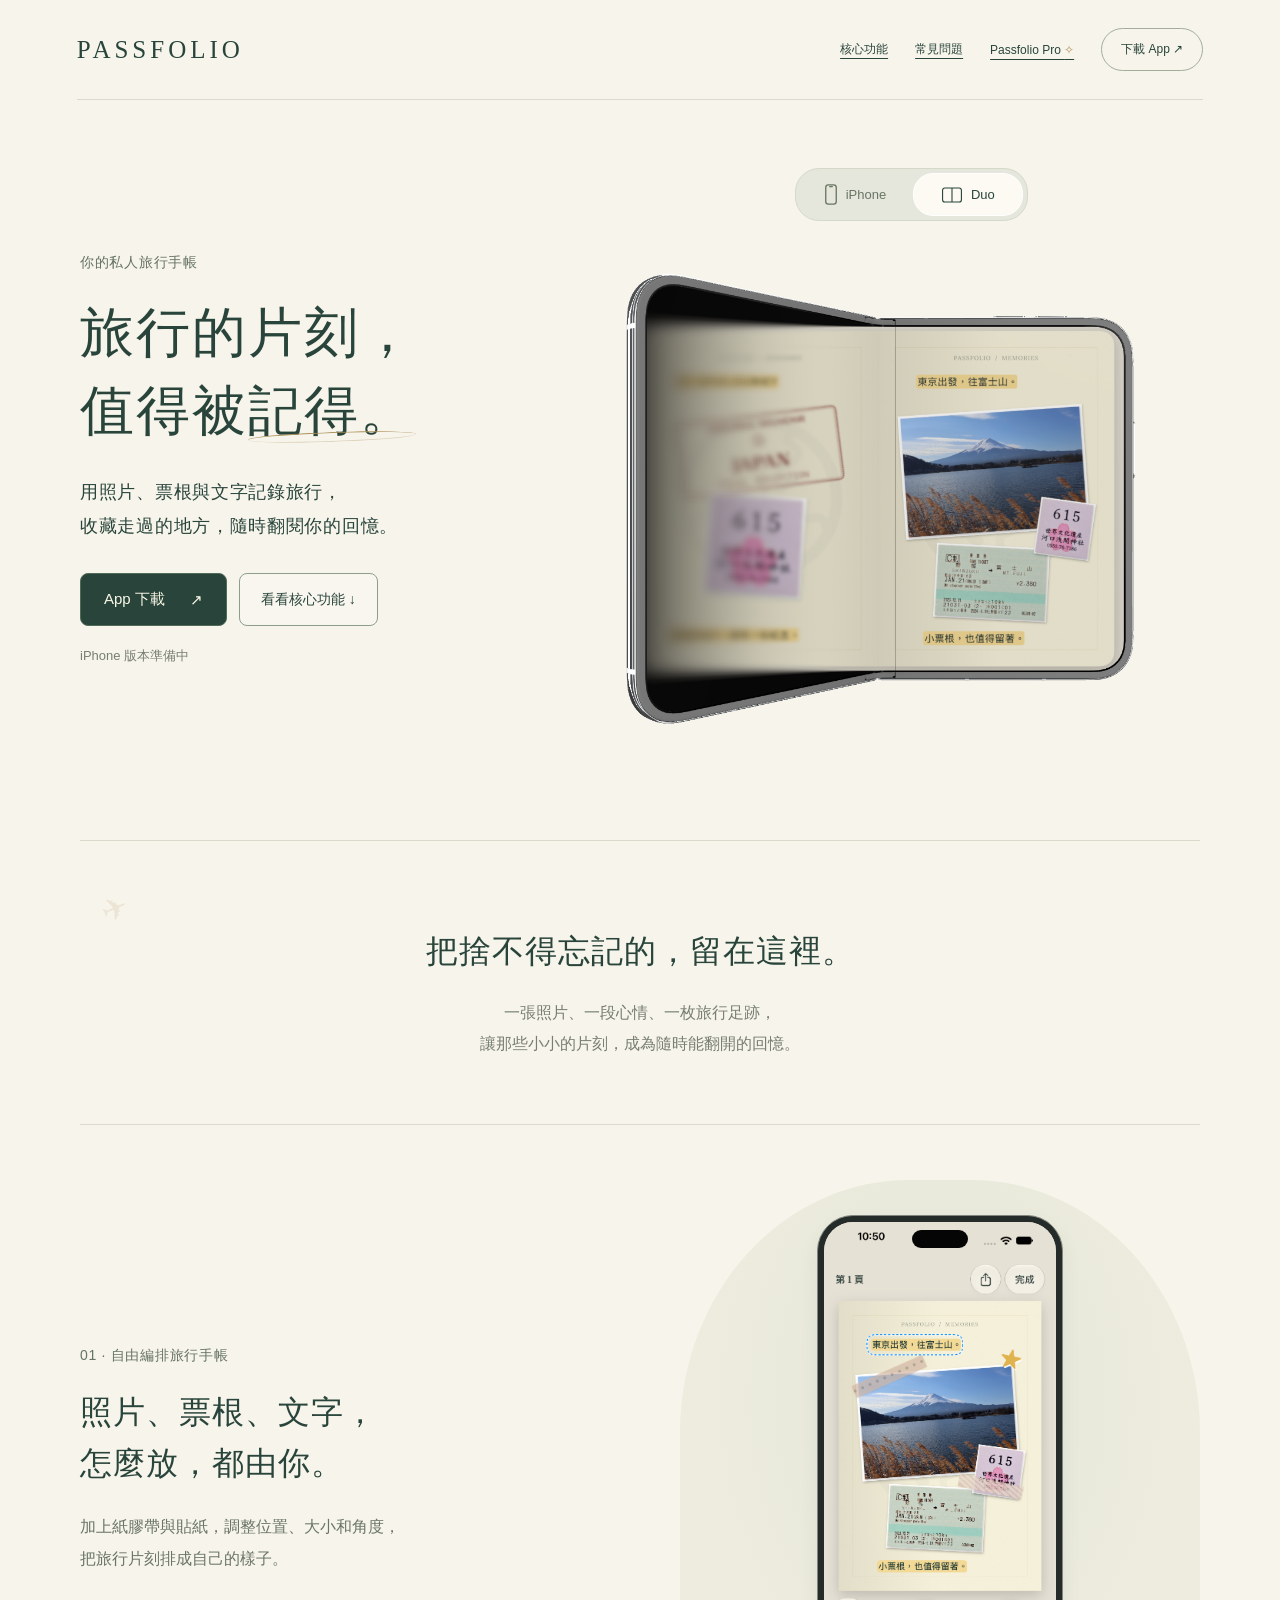
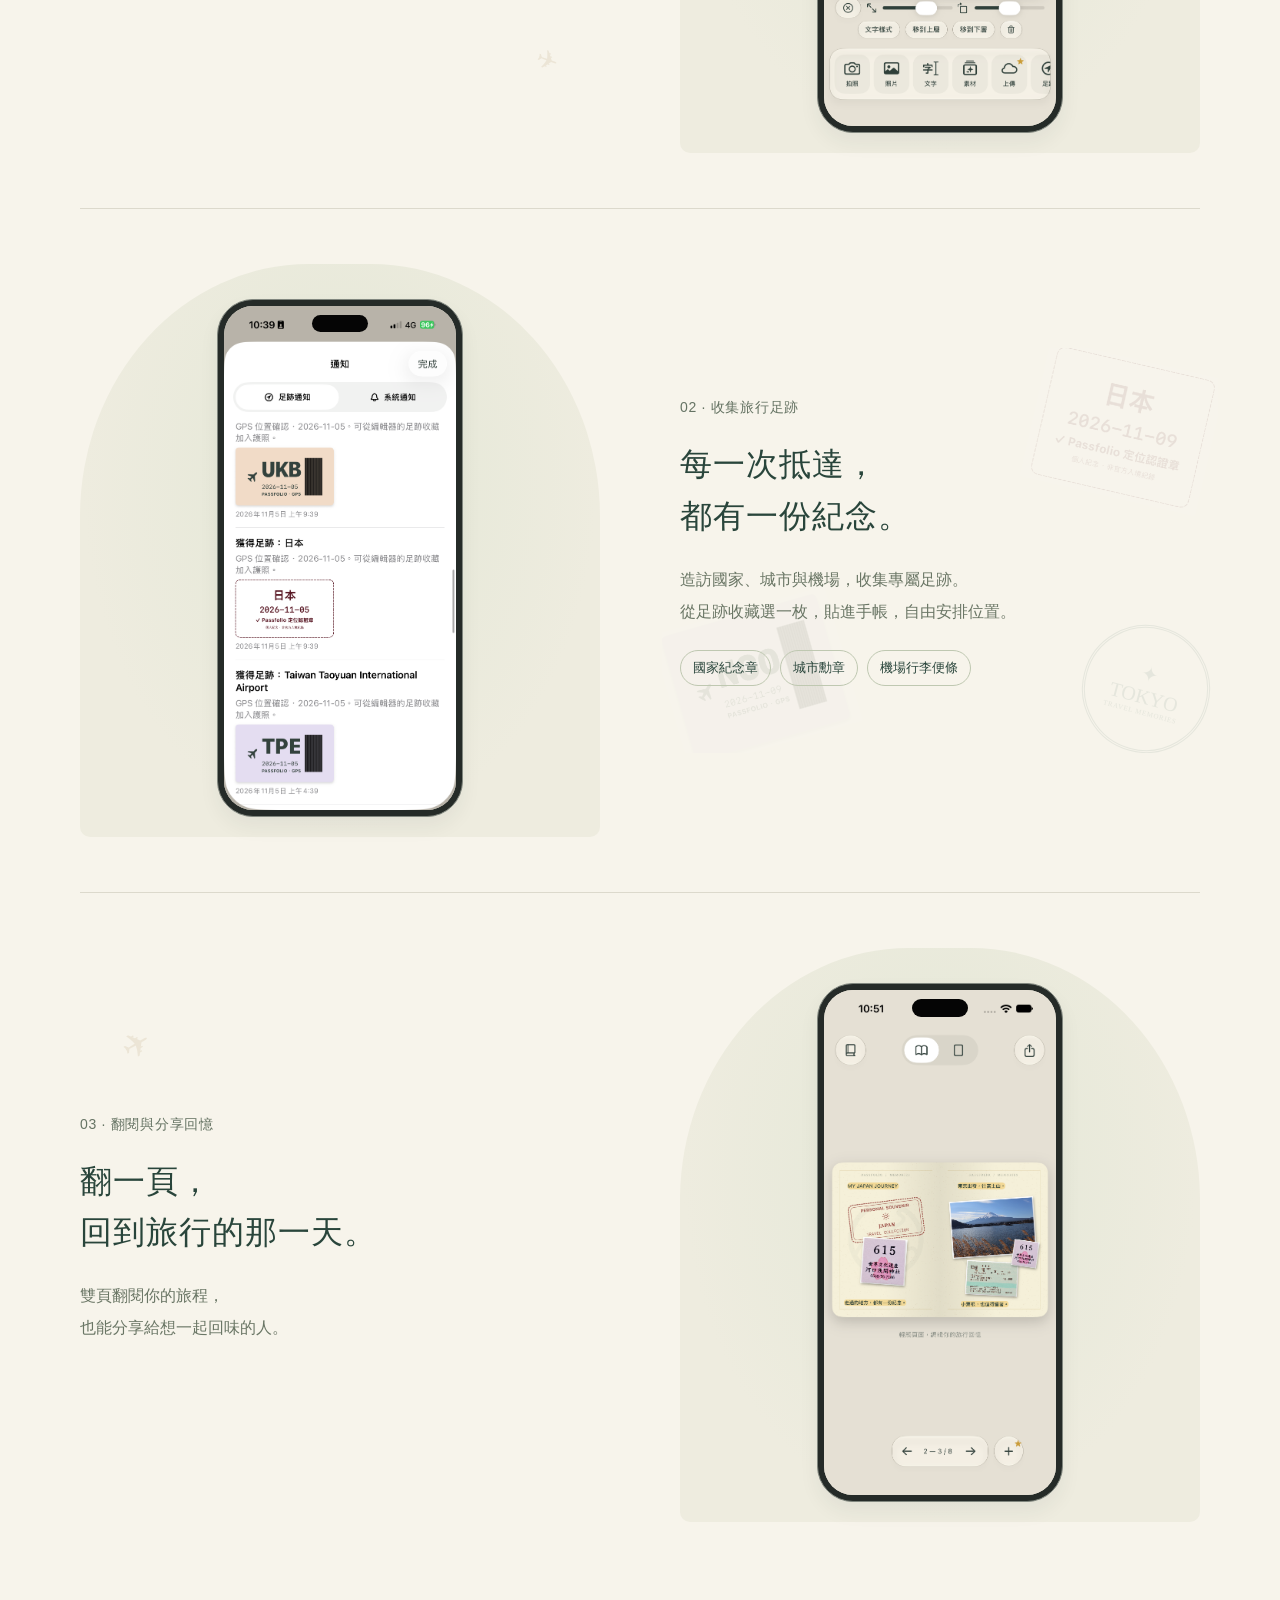
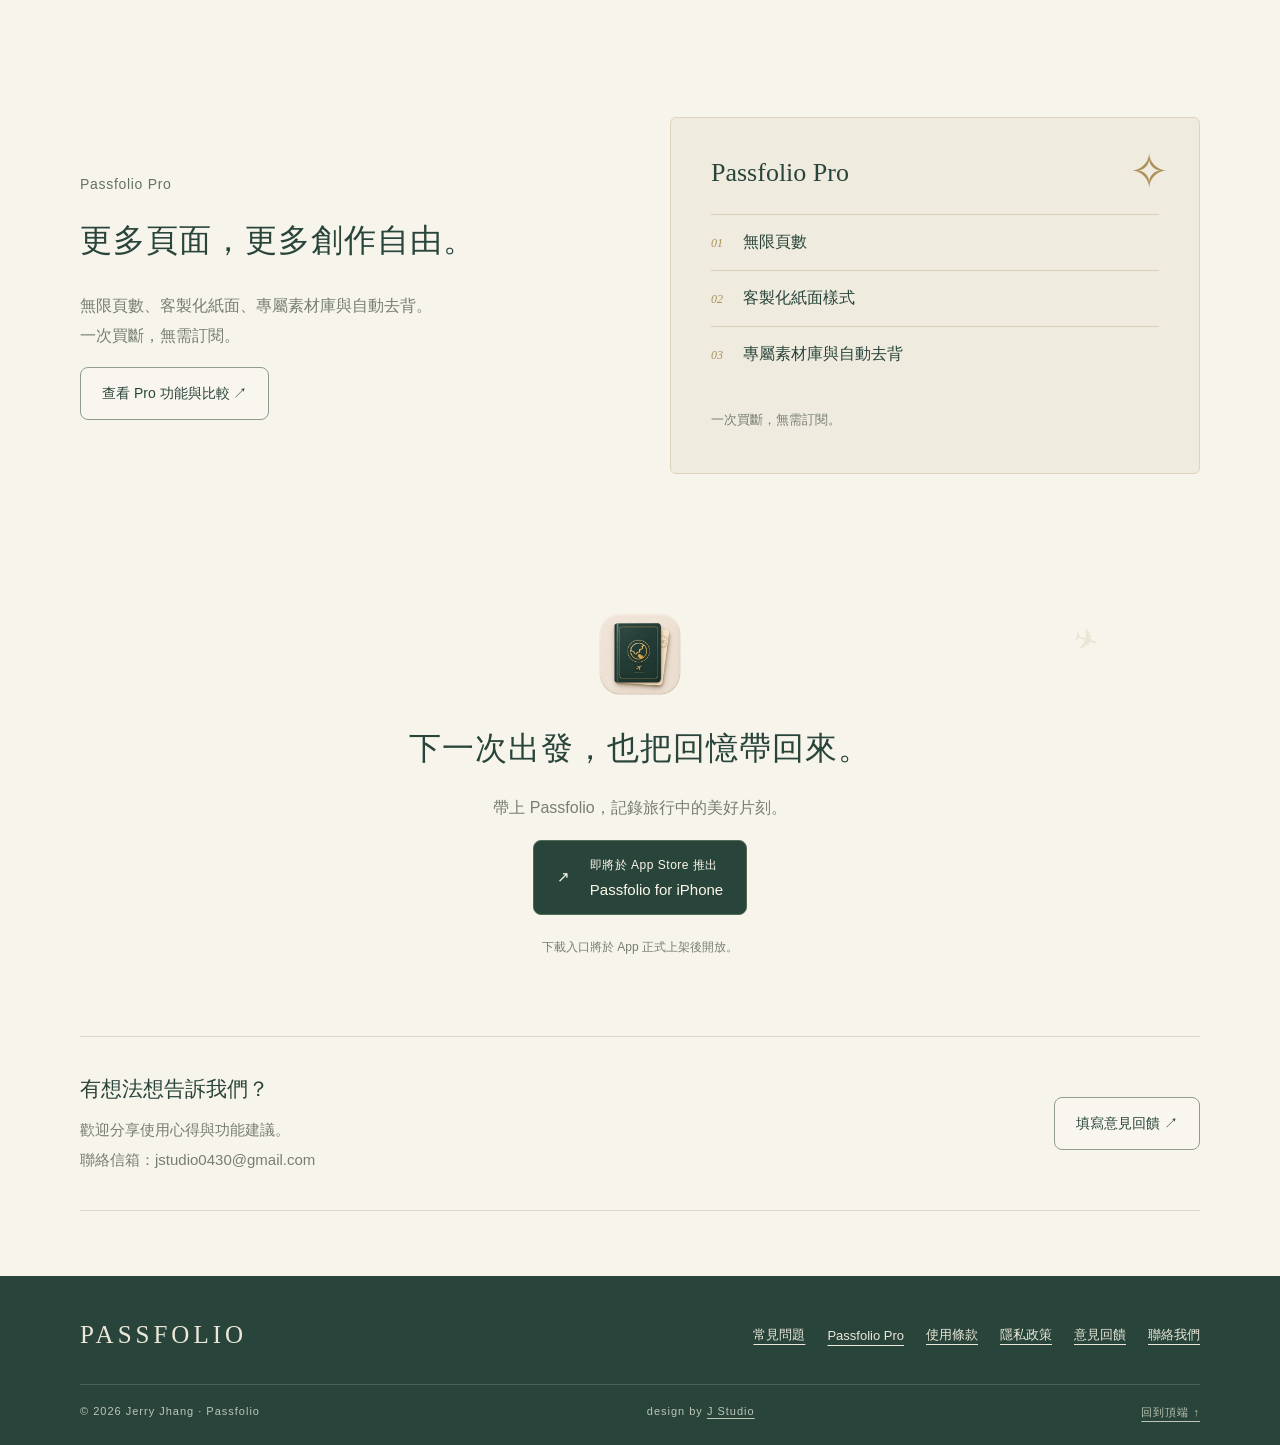
==== commit e1d80ff2: "Add files via upload" ====
--- a/index.html
+++ b/index.html
@@ -1,14 +1,15 @@
 <!doctype html>
-<html lang="zh-Hant"><head><meta charset="utf-8"><meta name="viewport" content="width=device-width,initial-scale=1"><meta name="description" content="旅行中的美好片刻，值得被記錄。帶上 Passfolio，自由編排照片、票根與文字，收藏旅程，也點亮你的旅行足跡。"><meta name="theme-color" content="#f7f4eb"><title>Passfolio — 旅行的片刻，值得被記得</title><link rel="icon" href="assets/icon.png"><link rel="stylesheet" href="styles.css?v=20261103-mobile-cta"><script defer src="config.js"></script><script defer src="script.js"></script></head><body class="product-home">
+<html lang="zh-Hant"><head><meta charset="utf-8"><meta name="viewport" content="width=device-width,initial-scale=1"><meta name="description" content="旅行中的美好片刻，值得被記錄。帶上 Passfolio，自由編排照片、票根與文字，收藏旅程，也點亮你的旅行足跡。"><meta name="theme-color" content="#f7f4eb"><title>Passfolio — 旅行的片刻，值得被記得</title><link rel="icon" href="assets/icon.png"><link rel="stylesheet" href="styles.css?v=20261117-features9"><script defer src="config.js"></script><script defer src="script.js?v=20261117-features9"></script><link rel="stylesheet" href="presentation.css?v=20261117-features9"><script defer src="presentation.js?v=20261117-features9"></script><script type="module" src="assets/hero-three.js?v=20261117-features9"></script></head><body class="product-home">
 <a class="skip" href="#main">跳至主要內容</a><header class="site-header"><a class="wordmark" href="index.html">PASSFOLIO<small>KEEP YOUR TRAVEL MOMENTS</small></a><nav aria-label="主要導覽"><a href="#features">核心功能</a><a href="faq.html">常見問題</a><a href="pro.html">Passfolio Pro <span class="gold">✧</span></a><a class="pill" href="#download">下載 App ↗</a></nav></header>
-<main id="main"><section class="hero wrap"><div class="hero-copy"><p class="product-label">你的私人旅行手帳</p><h1>旅行的片刻，<br>值得被<span class="underline">記得。</span></h1><p class="lead">用照片、票根與文字記錄旅行，<br>收藏走過的地方，隨時翻閱你的回憶。</p><div class="hero-actions"><a class="button" href="#download">App 下載 <span>↗</span></a><a class="secondary-button" href="#features">看看核心功能 ↓</a></div><p class="availability">iPhone 版本準備中</p></div><div class="hero-visual"><div class="arch"></div><div class="hero-phone"><img src="assets/home.png" alt="Passfolio 首頁：你的回憶，值得好好收藏" fetchpriority="high"></div><div class="memory-note"><span>NOTE TO SELF</span><p>那天的風景，<br>和當時的心情。</p><small>KEEP THIS LITTLE MOMENT.</small></div><div class="souvenir-stamp">✧<b>GOOD MEMORIES</b><small>WORTH KEEPING</small></div></div></section>
+<main id="main"><section class="hero wrap"><div class="hero-copy"><p class="product-label">你的私人旅行手帳</p><h1>旅行的片刻，<br>值得被<span class="underline">記得。</span></h1><p class="lead">用照片、票根與文字記錄旅行，<br>收藏走過的地方，隨時翻閱你的回憶。</p><div class="hero-actions"><a class="button" href="#download">App 下載 <span>↗</span></a><a class="secondary-button" href="#features">看看核心功能 ↓</a></div><p class="availability">iPhone 版本準備中</p></div><div class="hero-showcase" data-kind="duo" data-view="home" data-page="0"><div class="hardware-tabs" role="group" aria-label="切換裝置"><button type="button" data-kind="iphone" aria-pressed="false"><svg class="iphone-device-icon" viewBox="0 0 16 24" aria-hidden="true"><rect x="2" y="1" width="12" height="22" rx="3"/><path d="M6 3h4"/></svg>iPhone</button><button type="button" data-kind="duo" aria-pressed="true"><svg viewBox="0 0 28 24" aria-hidden="true"><rect x="2" y="3" width="24" height="18" rx="3"/><path d="M14 3v18"/></svg>Duo</button></div><div class="hero-device-stage"><div class="duo-canvas" role="img" aria-label="Passfolio 在 Duo 上從護照封面展開為旅行雙頁"><img class="duo-fallback" src="assets/hero/duo-immersive.png" alt="Passfolio 真實雙頁畫面"></div><div class="hero-iphone"><div class="hero-iphone-screen"><img src="assets/hero/phone-home.png" alt="Passfolio 首頁"><img class="phone-content" src="assets/hero/phone-reader.png" alt="Passfolio 旅行內容頁"></div></div></div></div></section>
 
-<section id="features" class="features wrap"><div class="section-heading"><h2>你的旅程，用你的方式記得。</h2><p class="body-copy">從記錄片刻，到收藏足跡，三件事就能開始。</p></div><div class="feature-overview"><article><span>01</span><h3>自由編排旅行手帳</h3><p>照片、票根、文字放在同一頁，<br>位置、大小與角度自由調整。</p></article><article><span>02</span><h3>收集旅行足跡</h3><p>點亮造訪的國家、城市與機場，<br>把足跡放進你的旅行紀錄。</p></article><article><span>03</span><h3>翻閱與分享回憶</h3><p>像翻書一樣重看旅程，<br>把喜歡的頁面分享出去。</p></article></div><div class="feature-editor"><div class="screenshot-stage"><div class="phone"><img src="assets/editor.png" alt="Passfolio 編輯頁，可在紙頁自由編排照片、票根與文字" loading="lazy"></div></div><div class="feature-list"><p class="product-label">自由編排</p><h3 class="detail-title">照片、票根、文字。<br>想怎麼放，就怎麼放。</h3><p class="body-copy">加上照片與旅途小物，寫幾句當天的心情，讓每一頁都有你的樣子。</p><ul class="simple-list"><li>調整大小、旋轉角度與圖層</li><li>搭配素材、印章與旅行足跡</li><li>完成後翻閱，或分享成圖片</li></ul></div></div></section>
-<section class="footprints"><div class="wrap footprint-layout"><div><p class="product-label">旅行足跡</p><h2>點亮你走過的地方。</h2><p class="body-copy">抵達支援的地點後，用定位取得旅行足跡，<br>再把這份紀念貼進手帳裡。</p><div class="place-types"><span>◎ 國家</span><span>⌖ 城市</span><span>✈ 機場</span></div><small class="footnote">足跡辨識依裝置定位與當下可用資料而定。</small></div><div class="footprint-art" aria-label="旅行足跡示意"><span class="route-line"></span><div class="place-stamp country"><small>COUNTRY / 國家</small><b>TAIWAN</b><span>◎ 一段故事的起點</span></div><div class="place-stamp city"><small>CITY / 城市</small><b>TAIPEI</b><span>⌖ 收藏城市裡的小美好</span></div><div class="airport-ticket"><span>✈ TRAVEL FOOTPRINT</span><b>TSA</b><p>抵達，也記得收藏。</p><div class="barcode"></div></div><small class="demo-label">足跡視覺示意</small></div></div></section>
-<section class="pro-teaser wrap"><div class="pro-teaser-copy"><p class="product-label">Passfolio Pro</p><h2>更多頁面，更多創作自由。</h2><p class="body-copy">無限頁數、客製化紙面、專屬素材庫與自動去背。<br>一次買斷，無需訂閱。</p><a class="secondary-button" href="pro.html">查看 Pro 功能與比較 ↗</a></div><div class="pro-summary"><span class="big-star">✧</span><h3>Passfolio Pro</h3><ul><li><span>01</span>無限頁數</li><li><span>02</span>客製化紙面樣式</li><li><span>03</span>專屬素材庫與自動去背</li></ul><p>一次買斷，無需訂閱。</p></div></section>
+<section id="features" class="feature-chapters wrap"><div class="section-heading"><h2>把捨不得忘記的，留在這裡。</h2><p class="body-copy">一張照片、一段心情、一枚旅行足跡，<br>讓那些小小的片刻，成為隨時能翻開的回憶。</p></div>
+<article class="feature-chapter" id="feature-edit"><div class="chapter-copy"><p class="product-label">01 · 自由編排旅行手帳</p><h2>照片、票根、文字，<br>怎麼放，都由你。</h2><p>加上紙膠帶與貼紙，調整位置、大小和角度，<br>把旅行片刻排成自己的樣子。</p></div><div class="chapter-visual editing-preview"><div class="phone-mockup"><div class="phone-screen"><img class="full-screen-image " src="assets/features/editor-native.png" alt="Passfolio 真實編輯頁：日本照片、票根、文字、紙膠帶與貼紙" loading="lazy"></div></div></div></article>
+<article class="feature-chapter reverse" id="feature-footprints"><div class="chapter-copy"><div class="footprint-decor" aria-hidden="true"><svg class="decor-country" viewBox="65 590 510 420"><image href="assets/features/countries.png" width="1206" height="2622"/></svg><svg class="decor-airport" viewBox="635 590 510 420"><image href="assets/features/airports.png" width="1206" height="2622"/></svg><span class="decor-city">✦<br>TOKYO<br><small>TRAVEL MEMORIES</small></span></div><p class="product-label">02 · 收集旅行足跡</p><h2>每一次抵達，<br>都有一份紀念。</h2><p>造訪國家、城市與機場，收集專屬足跡。<br>從足跡收藏選一枚，貼進手帳，自由安排位置。</p><ul class="chapter-tags"><li>國家紀念章</li><li>城市勳章</li><li>機場行李便條</li></ul></div><div class="chapter-visual footprint-preview"><div class="phone-mockup"><div class="phone-screen"><img class="full-screen-image" src="assets/features/notifications.png" alt="Passfolio 真實足跡通知：收集日本國家紀念章與 UKB、TPE 機場足跡" loading="lazy"></div></div></div></article>
+<article class="feature-chapter" id="feature-read"><div class="chapter-copy"><p class="product-label">03 · 翻閱與分享回憶</p><h2>翻一頁，<br>回到旅行的那一天。</h2><p>雙頁翻閱你的旅程，<br>也能分享給想一起回味的人。</p></div><div class="chapter-visual reading-preview"><div class="phone-mockup"><div class="phone-screen"><img class="full-screen-image" src="assets/features/reader-23.png" alt="Passfolio 真實雙頁模式，第 2、3 頁" loading="lazy"></div></div></div></article></section><section class="pro-teaser wrap"><div class="pro-teaser-copy"><p class="product-label">Passfolio Pro</p><h2>更多頁面，更多創作自由。</h2><p class="body-copy">無限頁數、客製化紙面、專屬素材庫與自動去背。<br>一次買斷，無需訂閱。</p><a class="secondary-button" href="pro.html">查看 Pro 功能與比較 ↗</a></div><div class="pro-summary"><span class="big-star">✧</span><h3>Passfolio Pro</h3><ul><li><span>01</span>無限頁數</li><li><span>02</span>客製化紙面樣式</li><li><span>03</span>專屬素材庫與自動去背</li></ul><p>一次買斷，無需訂閱。</p></div></section>
 
 <section id="download" class="download wrap"><img src="assets/icon.png" alt="Passfolio App 圖示" loading="lazy"><h2>下一次出發，也把回憶帶回來。</h2><p>帶上 Passfolio，記錄旅行中的美好片刻。</p><a class="button store-button" href="#download" data-destination="appStore"><span>↗</span><span><small>即將於 App Store 推出</small>Passfolio for iPhone</span></a><p class="fine">下載入口將於 App 正式上架後開放。</p></section>
-<section class="home-faq wrap" aria-labelledby="home-faq-title"><div><h2 id="home-faq-title">出發前，先解答你的小疑問。</h2><p>免費版能做什麼？換手機怎麼保存回憶？定位如何使用？</p></div><a class="secondary-button" href="faq.html">查看常見問題 ↗</a></section>
+
 <section class="feedback wrap"><div><h3>有想法想告訴我們？</h3><p>歡迎分享使用心得與功能建議。<br>聯絡信箱：<a href="mailto:jstudio0430@gmail.com">jstudio0430@gmail.com</a></p></div><a class="secondary-button" href="https://forms.gle/4R24kuYvTFpLrLQB8" target="_blank" rel="noopener noreferrer" data-destination="feedback">填寫意見回饋 ↗</a></section></main>
 <footer><div class="footer-top wrap"><a class="wordmark" href="index.html">PASSFOLIO<small>KEEP YOUR TRAVEL MOMENTS</small></a><nav aria-label="頁尾導覽"><a href="faq.html">常見問題</a><a href="pro.html">Passfolio Pro</a><a href="terms.html">使用條款</a><a href="privacy.html">隱私政策</a><a href="https://forms.gle/4R24kuYvTFpLrLQB8" target="_blank" rel="noopener noreferrer">意見回饋</a><a href="mailto:jstudio0430@gmail.com">聯絡我們</a></nav></div><div class="footer-bottom wrap"><span>© <span data-year>2026</span> Jerry Jhang · Passfolio</span><span class="design-credit">design by <a href="https://jstudio-app.github.io/" target="_blank" rel="noopener noreferrer">J Studio</a></span><a href="#">回到頂端 ↑</a></div></footer>
 <dialog id="notice" aria-labelledby="notice-title"><button class="dialog-close" aria-label="關閉">×</button><p class="eyebrow">PASSFOLIO</p><h2 id="notice-title"></h2><p id="notice-text"></p><button class="button dialog-dismiss">知道了</button></dialog></body></html>
--- a/presentation.css
+++ b/presentation.css
@@ -0,0 +1,25 @@
+/* Screen ratios: iPhone 1206×2622; Duo outer 1398×2034; inner 2853×2007. */
+.product-home .hero{display:grid;grid-template-columns:.95fr 1.1fr;gap:45px;min-height:740px;padding-block:45px 55px}
+.hero-showcase{container-type:inline-size;min-width:0;text-align:center}.hardware-tabs{display:inline-flex;gap:3px;padding:4px;background:#e5e7dc;border:1px solid #d5d9ca;border-radius:24px}.hardware-tabs button{display:flex;align-items:center;justify-content:center;gap:8px;border:1px solid transparent;border-radius:20px;padding:9px 19px;background:none;color:#687562;font-size:13px;min-width:110px}.hardware-tabs button[aria-pressed=true]{color:var(--ink);background:#fcfaf2;border-color:#fff}.hardware-tabs svg{width:22px;height:22px;fill:none;stroke:currentColor;stroke-width:1.4}.hardware-stage{min-height:495px;display:flex;align-items:center;justify-content:center;padding:25px 0;isolation:isolate}.hardware{box-sizing:content-box;padding:6px;background:#252b28;border:1px solid #7f8780;border-radius:28px;position:relative;width:calc(min(96cqw,510px) * 1398 / 2853);transition:width 1.1s cubic-bezier(.22,.75,.2,1),border-radius 1.1s;box-shadow:0 12px 22px #26372b12;max-width:calc(100% - 14px)}.hardware-screen{position:relative;aspect-ratio:1398 / 2034;overflow:hidden;border-radius:21px;background:#1d493a;transition:aspect-ratio 1.1s cubic-bezier(.22,.75,.2,1)}.hardware-home,.hardware-content{position:absolute;inset:0}.hardware-home{opacity:1;visibility:visible;transition:opacity .28s,visibility .28s}.hardware-content{opacity:0;visibility:hidden;transition:opacity .35s .65s,visibility .35s .65s}.iphone-home,.cover-full{width:100%;height:100%;display:block;object-fit:contain}.duo-home{width:100%;height:100%;background:#244e40}.hero-showcase[data-kind=duo] .iphone-home{display:none}.hero-showcase[data-kind=iphone] .duo-home{display:none}.hero-showcase[data-kind=duo][data-view=read] .hardware{width:min(96cqw,510px);border-radius:24px}.hero-showcase[data-kind=duo][data-view=read] .hardware-screen{aspect-ratio:2853 / 2007;border-radius:17px;background:#e7e2d5}.hero-showcase[data-kind=iphone] .hardware{width:clamp(190px,42cqw,222px);border-radius:35px}.hero-showcase[data-kind=iphone] .hardware-screen{aspect-ratio:1206 / 2622;border-radius:28px;background:#e7e2d5}.hero-showcase[data-view=read] .hardware-home{opacity:0;visibility:hidden}.hero-showcase[data-view=read] .hardware-content{opacity:1;visibility:visible}.reader-ui{width:100%;height:100%;background:#e7e2d5;display:flex;flex-direction:column;padding:10% 6% 7%;overflow:hidden}.reader-top,.reader-bottom{display:flex;align-items:center;justify-content:space-between;flex-shrink:0;font-size:10px;color:#475e51;line-height:1.6}.reader-top{font-family:Georgia,serif;letter-spacing:1.5px;margin-bottom:7%}.reader-top>span:first-child,.reader-top>span:last-child{font:19px Arial}.reader-pages{display:flex;align-items:center;justify-content:center;min-height:0;flex:1;gap:0;position:relative;overflow:hidden}.travel-leaf{display:block;flex-shrink:0;width:100%;max-height:100%;aspect-ratio:714 / 1020;border:0;box-shadow:none;filter:none;overflow:visible}.reader-bottom{margin-top:7%;font-size:10px}.reader-bottom>span:first-child,.reader-bottom>span:last-child{font-size:16px}.reader-pages>.travel-leaf:nth-child(2){display:none}.hero-showcase[data-page="1"] .reader-pages>.travel-leaf:first-child,.reading-preview[data-page="1"] .reader-pages>.travel-leaf:first-child{display:none}.hero-showcase[data-page="1"] .reader-pages>.travel-leaf:nth-child(2),.reading-preview[data-page="1"] .reader-pages>.travel-leaf:nth-child(2){display:block}.hero-showcase[data-kind=duo] .reader-ui{padding:3% 3% 2%}.hero-showcase[data-kind=duo] .reader-top{margin-bottom:2%;font-size:9px}.hero-showcase[data-kind=duo] .reader-bottom{margin-top:2%;font-size:9px}.hero-showcase[data-kind=duo] .reader-pages{gap:2%}.hero-showcase[data-kind=duo] .reader-pages>.travel-leaf{display:block!important;width:auto;height:100%;max-width:49%;aspect-ratio:714 / 1020}.showcase-views{display:flex;gap:9px;justify-content:center;align-items:center;flex-wrap:wrap}.showcase-views button,.screen-choices button{border:1px solid #a8b39c;background:none;color:var(--ink);border-radius:7px;padding:9px 13px;font-size:12px}.showcase-views button[aria-pressed=true],.screen-choices button[aria-pressed=true]{background:var(--ink);color:#fcfaee;border-color:var(--ink)}.showcase-views .showcase-replay{border-color:transparent;text-decoration:underline;text-underline-offset:4px}.showcase-pagination{display:flex;align-items:center;justify-content:center;gap:12px;margin-top:14px}.showcase-pagination button{border:1px solid #bac2ae;border-radius:50%;width:32px;height:32px;background:none;color:var(--ink);flex-shrink:0}.showcase-pagination button:disabled{opacity:.35;cursor:default}.showcase-pagination p{font-size:12px;line-height:1.7;margin:0;min-width:210px;color:#697561}.presentation-note{font-size:11px;color:#818575;line-height:1.8;text-align:center;margin:12px 0 0}.feature-chapters{padding-block:65px 70px;border-top:1px solid var(--line)}.feature-chapters .section-heading{margin-bottom:40px}.feature-chapter{display:grid;grid-template-columns:1fr 1fr;gap:80px;align-items:center;padding:55px 0;border-top:1px solid var(--line)}.chapter-copy h2{font-size:32px;line-height:1.6;margin-bottom:22px}.chapter-copy>p:not(.product-label):not(.chapter-fine){font-size:16px;line-height:2;color:#6a7665}.chapter-copy .product-label{font-size:14px;margin-bottom:18px}.chapter-visual{min-width:0;padding:35px 15px 20px;background:#ececdf;border-radius:44% 44% 10px 10px;display:flex;align-items:center;flex-direction:column;gap:12px}.phone-mockup{box-sizing:content-box;width:232px;padding:6px;border:1px solid #81877f;border-radius:36px;background:#252b28;box-shadow:0 10px 20px #26372b0f}.phone-screen{position:relative;aspect-ratio:1206 / 2622;overflow:hidden;border-radius:29px;background:#e7e2d5}.full-screen-image{width:100%;height:100%;object-fit:contain;display:block}.edit-result{position:absolute;inset:0;display:none}.editing-preview[data-editor-view=result] .edit-image{display:none}.editing-preview[data-editor-view=result] .edit-result{display:block}.screen-choices,.chapter-page-controls{display:flex;gap:10px;flex-wrap:wrap;margin-top:25px}.chapter-page-controls button{padding:12px 17px;border:1px solid #a8b39c;background:none;color:var(--ink);border-radius:8px;font-size:13px}.chapter-tags{list-style:none;display:flex;flex-wrap:wrap;gap:9px;padding:0;margin:22px 0}.chapter-tags li{font-size:13px;padding:8px 12px;border:1px solid #bfc8b1;border-radius:20px}.chapter-copy .chapter-fine{font-size:12px;color:#818575;line-height:1.9;margin-top:20px}.feature-chapter.reverse .chapter-copy{order:2}.feature-chapter.reverse .chapter-visual{order:1}.footprint-reader .reader-pages .travel-leaf{display:block}.footprint-reader .reader-bottom span{font-size:10px}.hardware-tabs button:hover,.showcase-views button:hover,.screen-choices button:hover,.chapter-page-controls button:hover{border-color:var(--green,#29453b)}.reader-pages.is-sliding{animation:screen-slide .45s ease both}@keyframes screen-slide{from{opacity:.35;translate:5% 0}to{opacity:1;translate:0 0}}
+@media(max-width:1000px) and (min-width:701px){.product-home .hero{gap:25px;grid-template-columns:1fr 1fr}.hardware-stage{min-height:450px}.hero-showcase[data-kind=iphone] .hardware{width:185px}.feature-chapter{gap:45px}.phone-mockup{width:210px}.chapter-copy h2{font-size:29px}}
+@media(max-width:700px){.product-home .hero{display:flex;flex-direction:column;gap:30px;padding-block:35px 40px}.hero-showcase{width:100%}.hardware-stage{min-height:330px;padding:22px 0}.hero-showcase[data-kind=iphone] .hardware{width:184px}.hero-showcase[data-kind=iphone] .hardware-stage{min-height:440px}.hardware-tabs button{font-size:12px;padding:8px 17px;min-width:105px}.hardware{padding:4px;border-radius:20px}.hardware-screen{border-radius:15px}.hero-showcase[data-kind=duo][data-view=read] .hardware{border-radius:20px}.hero-showcase[data-kind=duo][data-view=read] .hardware-screen{border-radius:15px}.showcase-views{gap:7px}.showcase-views button{font-size:12px;padding:9px 11px}.showcase-pagination p{font-size:11px;min-width:195px}.showcase-pagination{gap:7px}.presentation-note{font-size:10px}.feature-chapters{padding-top:40px}.feature-chapters .section-heading{margin-bottom:30px}.feature-chapter{grid-template-columns:1fr;gap:25px;padding:35px 0}.feature-chapter.reverse .chapter-copy,.feature-chapter.reverse .chapter-visual{order:initial}.chapter-copy h2{font-size:28px;margin-bottom:16px}.chapter-copy>p:not(.product-label):not(.chapter-fine){font-size:15px}.chapter-copy .product-label{font-size:13px}.chapter-visual{padding:28px 12px 16px}.phone-mockup{width:218px}.hero-showcase[data-kind=duo] .reader-top{font-size:7px}.hero-showcase[data-kind=duo] .reader-bottom{font-size:8px}.hero-showcase[data-kind=duo] .reader-top span:first-child,.hero-showcase[data-kind=duo] .reader-top span:last-child{font-size:13px}}
+@media(prefers-reduced-motion:reduce){.hero-showcase *,.chapter-visual *{transition:none!important;animation:none!important}}
+.travel-leaf{overflow:hidden}
+
+/* Hero: native screenshots inside the reference Duo model. */
+.hero-device-stage{position:relative;width:100%;height:490px;margin-top:12px;display:grid;place-items:center}.duo-canvas{position:absolute;inset:0}.duo-canvas canvas{width:100%;height:100%;display:block}.duo-fallback{width:94%;position:absolute;left:3%;top:20%;border:6px solid #292c2b;border-radius:24px}.duo-canvas.is-ready .duo-fallback{display:none}.hero-iphone{height:430px;aspect-ratio:1206/2622;border-radius:34px;padding:6px;background:#222725;border:1px solid #92948c;box-shadow:0 14px 28px #26372b16;display:none}.hero-iphone-screen{height:100%;position:relative;overflow:hidden;border-radius:28px;background:#e5e1d5}.hero-iphone img{position:absolute;inset:0;width:100%;height:100%;object-fit:contain}.phone-content{opacity:0;transition:opacity .65s}.hero-showcase[data-phone-content=true] .phone-content{opacity:1}.hero-showcase[data-kind=iphone] .duo-canvas{visibility:hidden}.hero-showcase[data-kind=iphone] .hero-iphone{display:block}.hero-showcase{min-width:0}.hero-showcase .hardware-tabs{position:relative;z-index:2}@media(max-width:700px){.hero-device-stage{height:360px;margin-top:0}.hero-iphone{height:335px;border-radius:29px}.hero-iphone-screen{border-radius:23px}}
+
+.hero-iphone-screen::after{content:"";position:absolute;z-index:3;width:24%;height:3.5%;border-radius:20px;background:#050505;top:1.7%;left:38%;pointer-events:none}
+
+/* Keep the native screen aspect ratio independent of frame padding. */
+.hero-device-stage{height:530px}.hero-iphone{box-sizing:content-box;width:224px;height:auto;aspect-ratio:auto;padding:6px;border-radius:36px}.hero-iphone-screen{width:100%;height:auto;aspect-ratio:1206/2622;border-radius:29px}.hero-iphone-screen::after{height:4%;top:1.6%}@media(max-width:700px){.hero-device-stage{height:390px}.hero-iphone{width:158px;height:auto;padding:5px;border-radius:27px}.hero-iphone-screen{border-radius:21px}}
+
+/* Subtle travel ephemera; actual app screenshots remain unobstructed. */
+.hero-showcase{position:relative;isolation:isolate}.hero-device-stage::before{content:"";position:absolute;inset:5% -3% 0;border-radius:48% 48% 42% 42%;background:radial-gradient(ellipse at 35% 45%,#dbe0ce80,transparent 68%);z-index:-1;pointer-events:none}.hero-showcase::before{content:"JOURNEY / MEMORIES";position:absolute;right:4%;top:29%;font-family:Georgia,serif;font-size:11px;letter-spacing:.22em;color:#5d725a30;transform:rotate(90deg);transform-origin:right center;z-index:-1}.hero-showcase::after{content:"✈";position:absolute;left:9%;bottom:13%;font-size:32px;color:#a7915e28;transform:rotate(-25deg);z-index:-1;pointer-events:none}.hero-device-stage{isolation:isolate}.duo-canvas{z-index:1}.hero-iphone{z-index:1}.chapter-visual .phone-mockup{box-sizing:content-box}.native-slides{position:absolute;inset:0;overflow:hidden}.native-slides img{position:absolute;inset:0;opacity:0;transition:opacity .55s ease;object-fit:contain}.native-slides img.active{opacity:1}.reader-native img{transition:opacity .4s ease,transform .55s ease;transform:translateX(6%)}.reader-native img.active{transform:translateX(0)}.chapter-copy{position:relative;isolation:isolate}.footprint-decor{position:absolute;inset:-45px -18px;z-index:-1;pointer-events:none;opacity:.085;overflow:hidden}.footprint-decor svg{position:absolute;width:180px;height:140px}.decor-country{top:10px;right:5px;transform:rotate(13deg)}.decor-airport{bottom:5px;left:5px;transform:rotate(-16deg)}.decor-city{position:absolute;right:8px;bottom:0;width:128px;height:128px;border:3px double #365f50;border-radius:50%;display:flex;flex-direction:column;justify-content:center;text-align:center;font:20px Georgia,serif;color:#365f50;transform:rotate(15deg)}.decor-city small{font-size:7px;letter-spacing:.1em}.feature-chapter .chapter-copy h2{position:relative}.feature-chapter .chapter-visual{background:radial-gradient(ellipse at 50% 38%,#e3e7d6,#eeecdf 70%)}@media(max-width:700px){.footprint-decor{inset:-25px -8px}.footprint-decor svg{width:130px;height:105px}.decor-city{width:95px;height:95px;font-size:16px}.hero-showcase::after{left:0;bottom:9%}.hero-device-stage::before{inset:9% -3% 3%}}@media(prefers-reduced-motion:reduce){.native-slides img{transition:none!important}}
+
+.hero-ephemera{position:absolute;inset:0;pointer-events:none;z-index:-1;opacity:.07}.hero-ephemera svg{position:absolute;width:155px;height:125px;left:0;top:27%;transform:rotate(-17deg)}.hero-ephemera svg+svg{left:auto;right:0;top:auto;bottom:1%;transform:rotate(14deg)}.hero-showcase::before{content:none}.feature-chapter .phone-screen::after{content:"";position:absolute;z-index:4;width:24%;height:3.5%;border-radius:20px;background:#050505;top:1.7%;left:38%;pointer-events:none}
+
+.hero-device-stage::before{display:none}.hero-showcase::before{content:none}.hardware-tabs button[data-kind=iphone] svg{width:14px;height:23px;flex:none;stroke-width:1.5;fill:none}.footprint-steps{display:flex;flex-direction:row;gap:10px;align-items:center;justify-content:center;padding:36px 14px 28px}.footprint-steps figure{margin:0;min-width:0;flex:1}.footprint-steps figcaption{text-align:center;font-size:12px;font-weight:500;color:var(--ink);margin-bottom:16px;white-space:nowrap}.footprint-steps .phone-mockup{width:calc(100% - 12px);padding:4px;border-radius:27px;box-sizing:content-box}.footprint-steps .phone-screen{border-radius:22px}.step-arrow{font-size:20px;color:#77816f;flex:none}.footprint-steps .phone-screen::after{height:3.5%}@media(max-width:700px){.footprint-steps{gap:6px;padding:30px 10px 22px}.footprint-steps figcaption{font-size:11px}.footprint-steps .phone-mockup{border-radius:21px;padding:3px;width:calc(100% - 8px)}.footprint-steps .phone-screen{border-radius:17px}.step-arrow{font-size:16px}}
+
+/* A quiet, centered introduction and sparse plane motifs in the whitespace. */
+.feature-chapters>.section-heading{display:block;text-align:center;max-width:760px;margin:0 auto 52px;padding:20px 0 12px}.feature-chapters>.section-heading h2{margin-inline:auto;line-height:1.6}.feature-chapters>.section-heading .body-copy{margin:20px auto 0;max-width:620px;line-height:1.95}.feature-chapters{position:relative;isolation:isolate}.feature-chapters::before{content:"✈";position:absolute;left:2%;top:50px;font-size:31px;color:#a7915e24;transform:rotate(-24deg);pointer-events:none;z-index:-1}#feature-edit .chapter-copy::after{content:"✈";position:absolute;right:8%;bottom:-85px;font-size:26px;color:#a7915e24;transform:rotate(20deg);pointer-events:none;z-index:-1}#feature-read .chapter-copy::after{content:"✈";position:absolute;left:8%;top:-85px;font-size:34px;color:#a7915e24;transform:rotate(-30deg);pointer-events:none;z-index:-1}.product-home .download{position:relative;isolation:isolate}.product-home .download::before{content:"✈";position:absolute;right:9%;top:16%;font-size:30px;color:#a7915e26;transform:rotate(18deg);pointer-events:none;z-index:-1}@media(max-width:700px){.feature-chapters>.section-heading{padding:12px 14px;margin-bottom:30px}.feature-chapters>.section-heading h2{font-size:27px}.feature-chapters>.section-heading .body-copy{font-size:14px}.feature-chapters::before{left:0;top:12px;font-size:22px}#feature-edit .chapter-copy::after{bottom:-18px;right:2%;font-size:22px}#feature-read .chapter-copy::after{top:-24px;left:auto;right:2%;font-size:24px}.product-home .download::before{right:4%;top:6%;font-size:24px}}
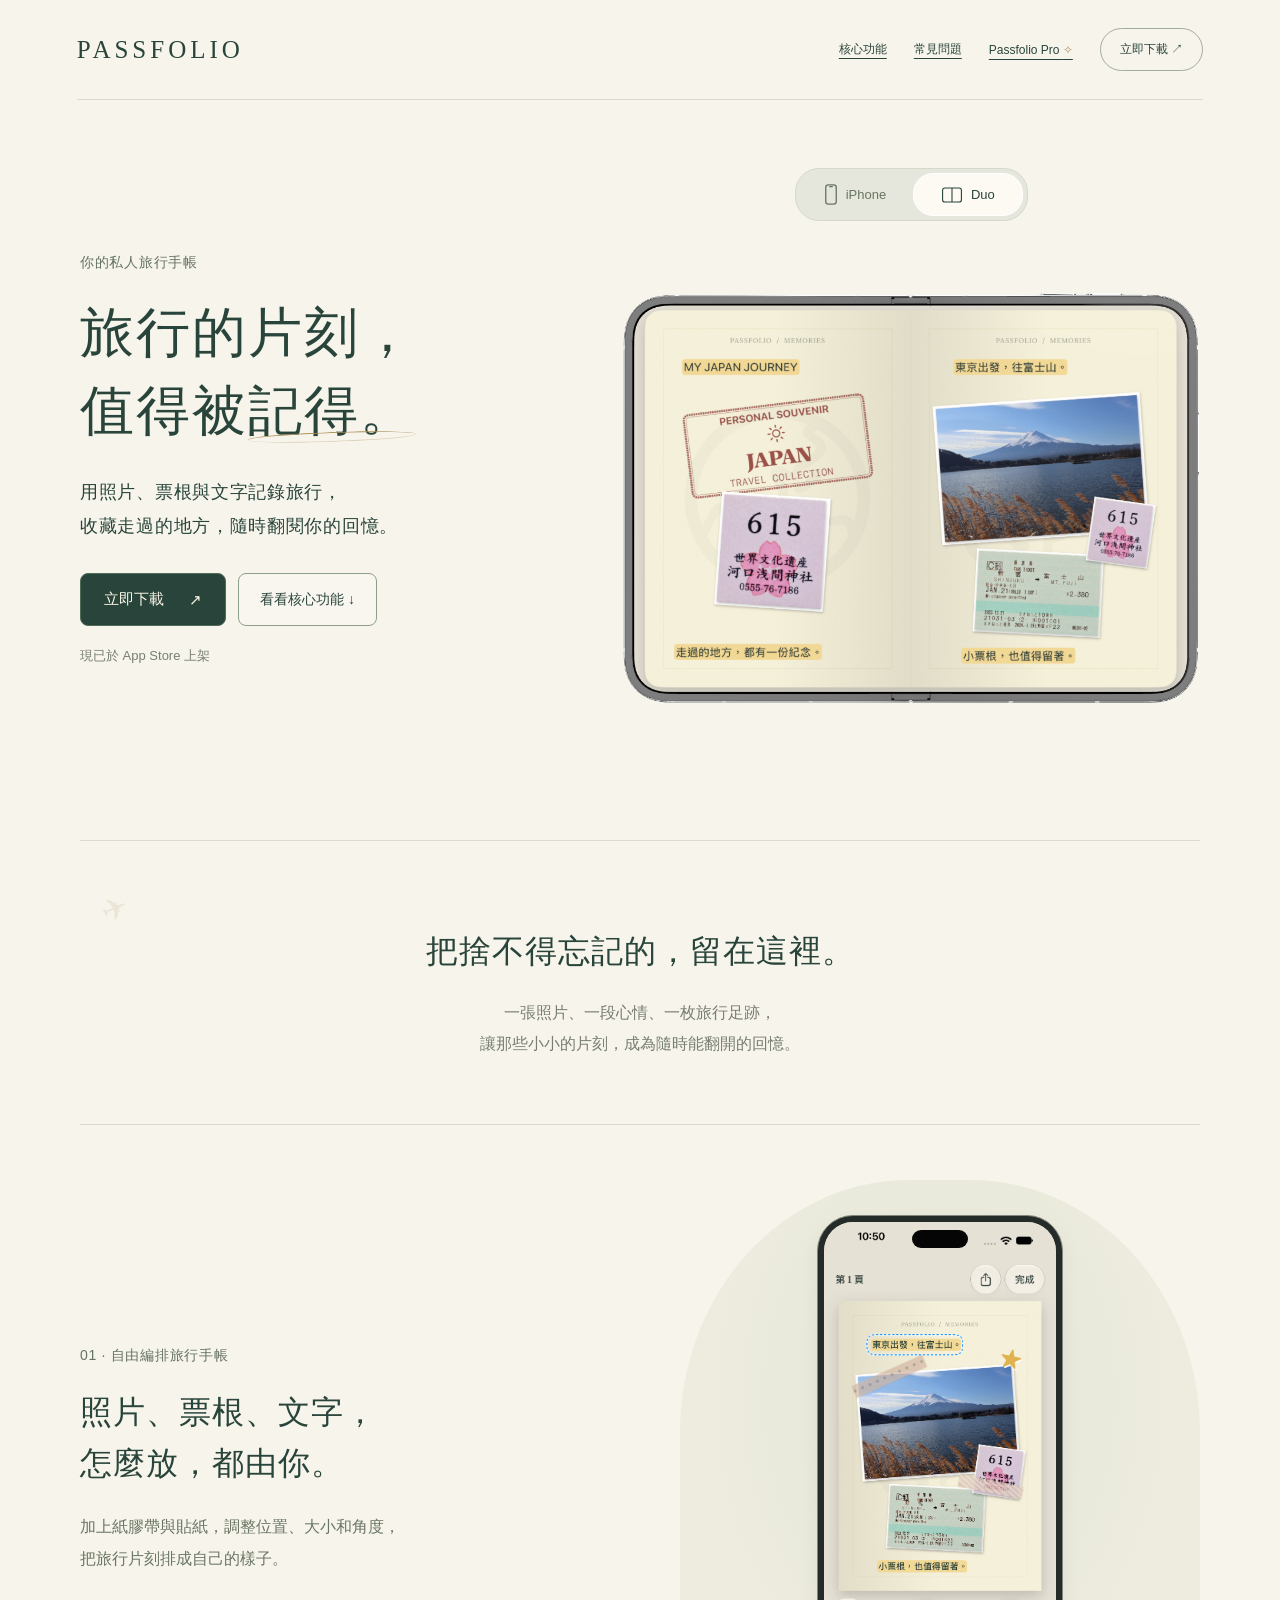
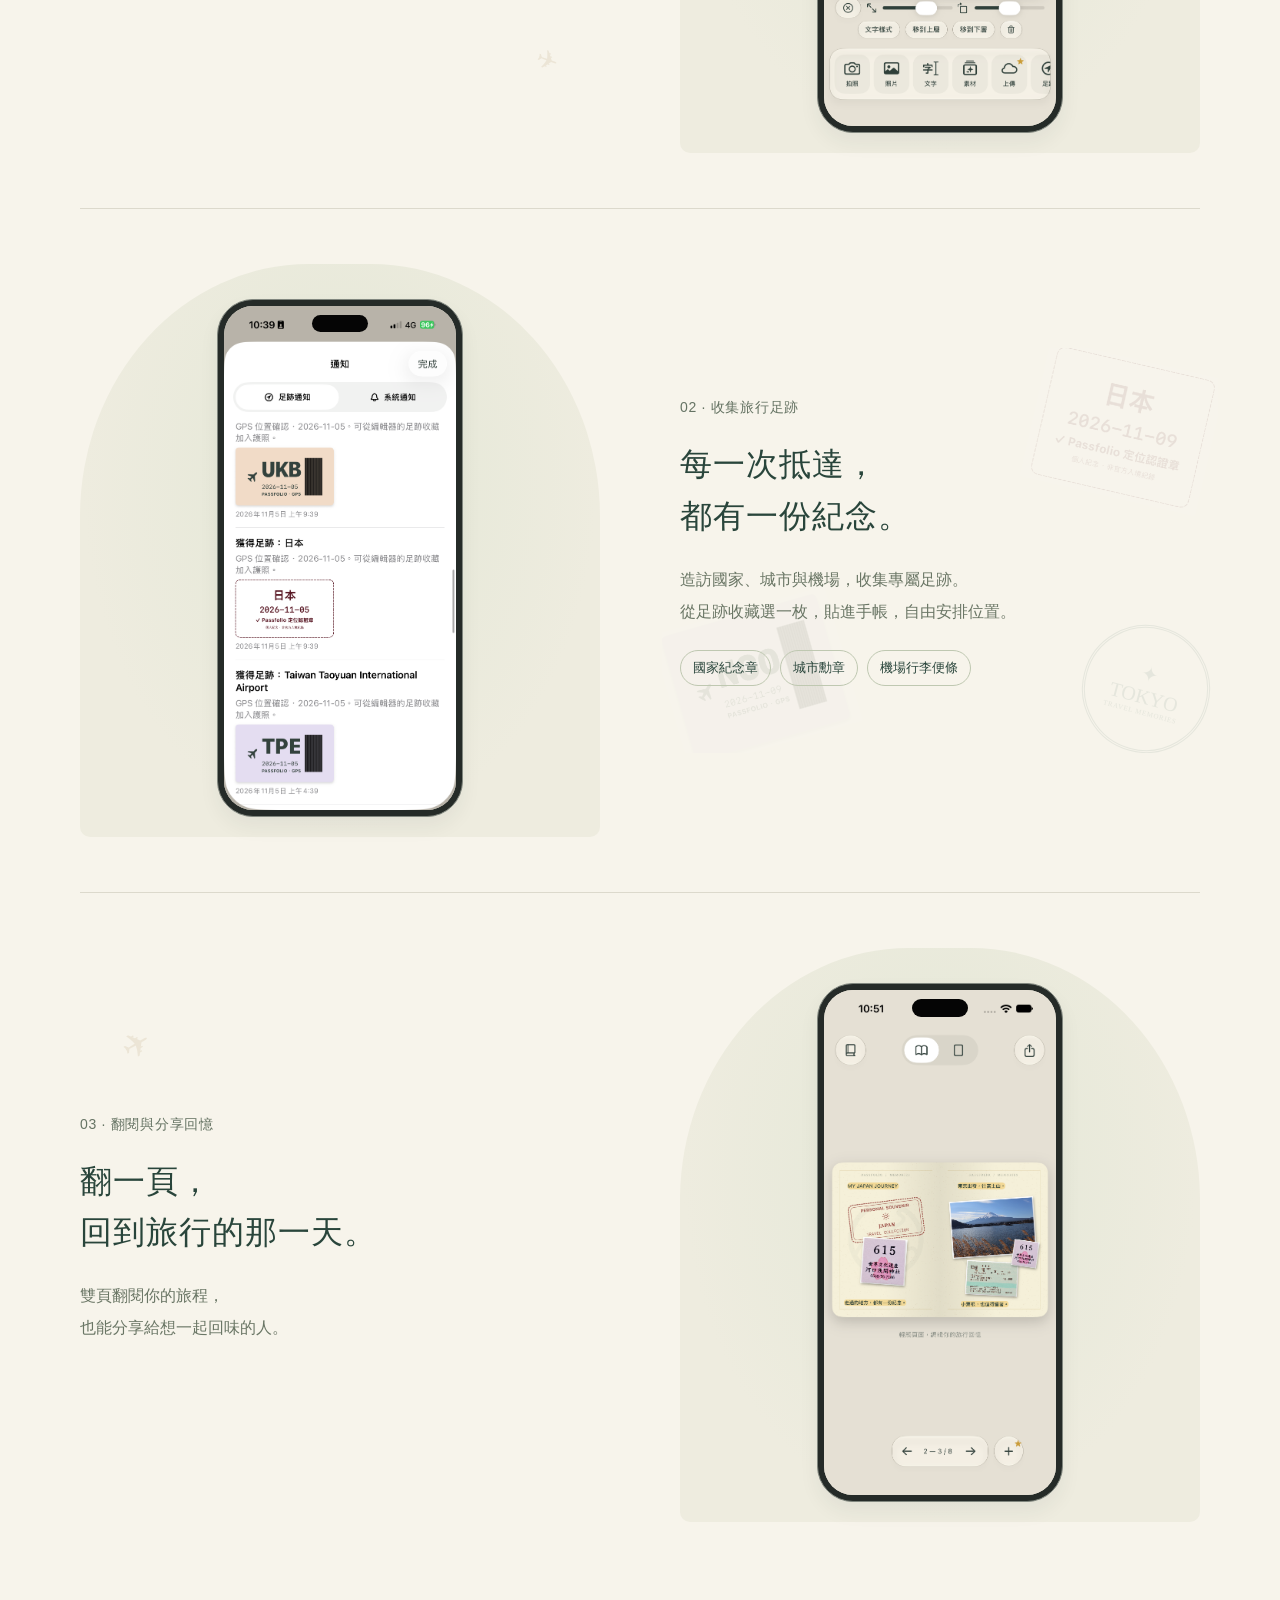
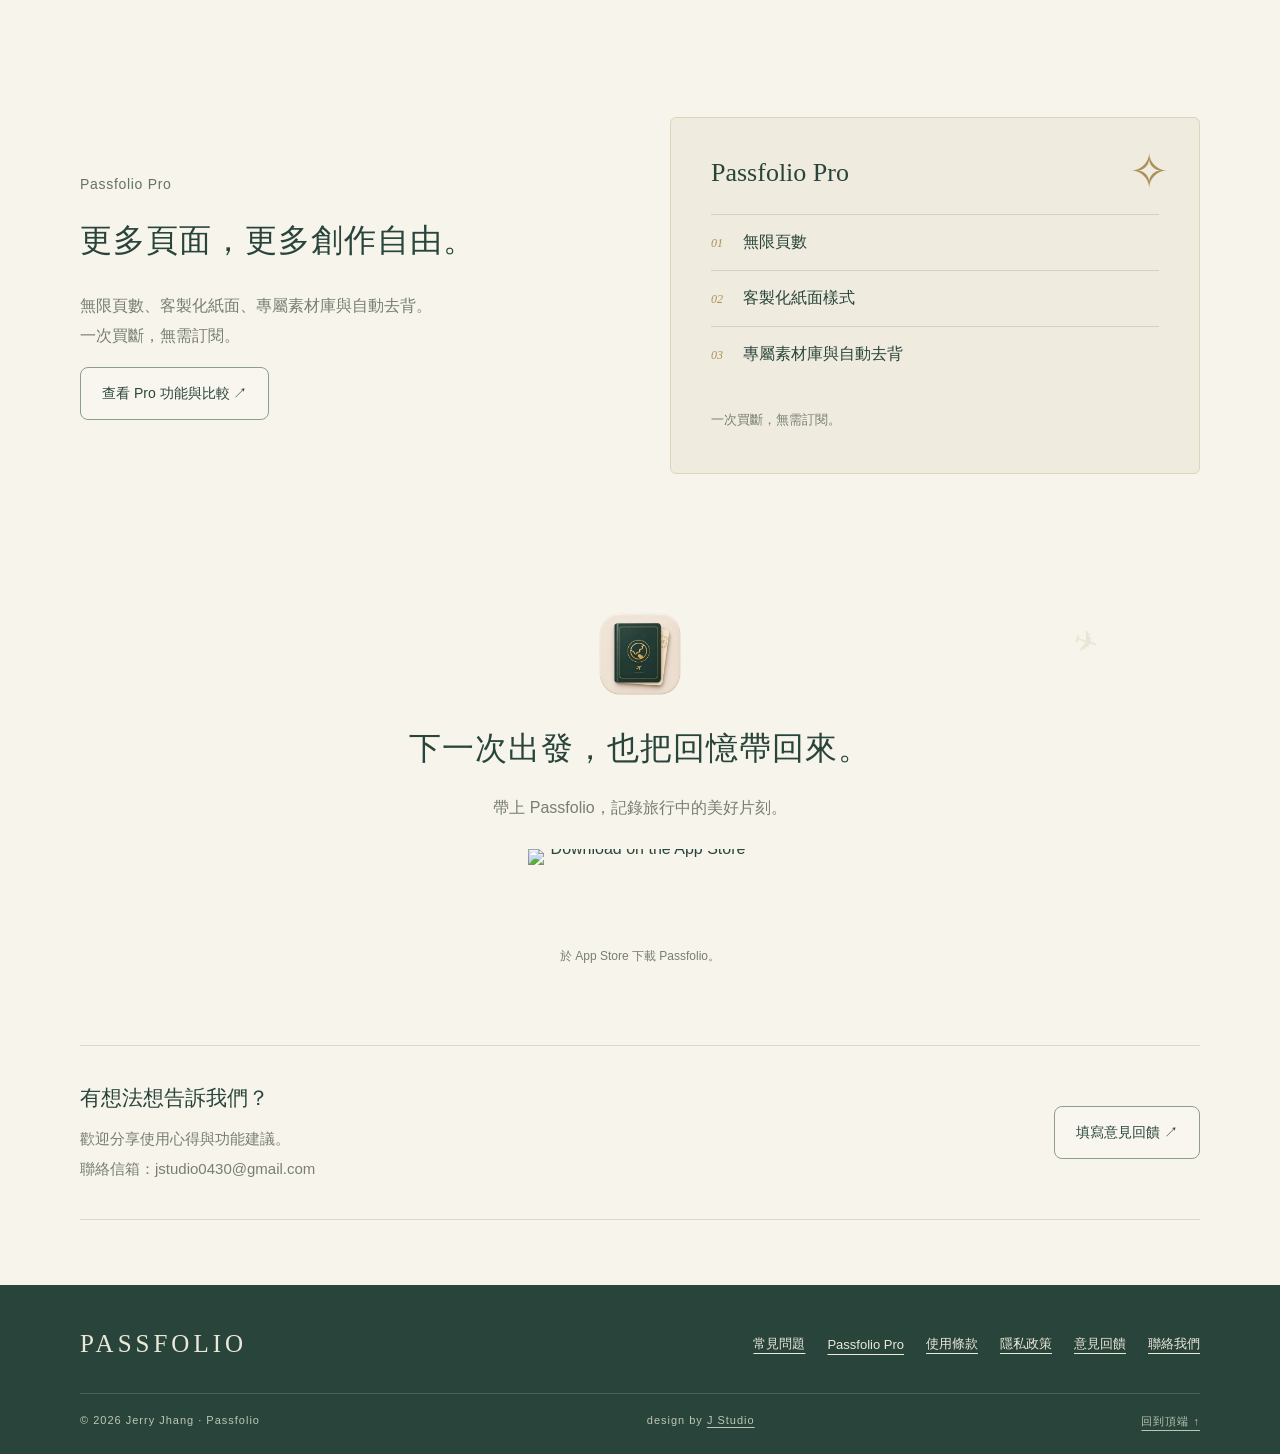
==== commit 2c7a6bff: "Add files via upload" ====
--- a/index.html
+++ b/index.html
@@ -1,14 +1,14 @@
 <!doctype html>
-<html lang="zh-Hant"><head><meta charset="utf-8"><meta name="viewport" content="width=device-width,initial-scale=1"><meta name="description" content="旅行中的美好片刻，值得被記錄。帶上 Passfolio，自由編排照片、票根與文字，收藏旅程，也點亮你的旅行足跡。"><meta name="theme-color" content="#f7f4eb"><title>Passfolio — 旅行的片刻，值得被記得</title><link rel="icon" href="assets/icon.png"><link rel="stylesheet" href="styles.css?v=20261117-features9"><script defer src="config.js"></script><script defer src="script.js?v=20261117-features9"></script><link rel="stylesheet" href="presentation.css?v=20261117-features9"><script defer src="presentation.js?v=20261117-features9"></script><script type="module" src="assets/hero-three.js?v=20261117-features9"></script></head><body class="product-home">
-<a class="skip" href="#main">跳至主要內容</a><header class="site-header"><a class="wordmark" href="index.html">PASSFOLIO<small>KEEP YOUR TRAVEL MOMENTS</small></a><nav aria-label="主要導覽"><a href="#features">核心功能</a><a href="faq.html">常見問題</a><a href="pro.html">Passfolio Pro <span class="gold">✧</span></a><a class="pill" href="#download">下載 App ↗</a></nav></header>
-<main id="main"><section class="hero wrap"><div class="hero-copy"><p class="product-label">你的私人旅行手帳</p><h1>旅行的片刻，<br>值得被<span class="underline">記得。</span></h1><p class="lead">用照片、票根與文字記錄旅行，<br>收藏走過的地方，隨時翻閱你的回憶。</p><div class="hero-actions"><a class="button" href="#download">App 下載 <span>↗</span></a><a class="secondary-button" href="#features">看看核心功能 ↓</a></div><p class="availability">iPhone 版本準備中</p></div><div class="hero-showcase" data-kind="duo" data-view="home" data-page="0"><div class="hardware-tabs" role="group" aria-label="切換裝置"><button type="button" data-kind="iphone" aria-pressed="false"><svg class="iphone-device-icon" viewBox="0 0 16 24" aria-hidden="true"><rect x="2" y="1" width="12" height="22" rx="3"/><path d="M6 3h4"/></svg>iPhone</button><button type="button" data-kind="duo" aria-pressed="true"><svg viewBox="0 0 28 24" aria-hidden="true"><rect x="2" y="3" width="24" height="18" rx="3"/><path d="M14 3v18"/></svg>Duo</button></div><div class="hero-device-stage"><div class="duo-canvas" role="img" aria-label="Passfolio 在 Duo 上從護照封面展開為旅行雙頁"><img class="duo-fallback" src="assets/hero/duo-immersive.png" alt="Passfolio 真實雙頁畫面"></div><div class="hero-iphone"><div class="hero-iphone-screen"><img src="assets/hero/phone-home.png" alt="Passfolio 首頁"><img class="phone-content" src="assets/hero/phone-reader.png" alt="Passfolio 旅行內容頁"></div></div></div></div></section>
+<html lang="zh-Hant"><head><meta charset="utf-8"><meta name="viewport" content="width=device-width,initial-scale=1"><meta name="description" content="旅行中的美好片刻，值得被記錄。帶上 Passfolio，自由編排照片、票根與文字，收藏旅程，也點亮你的旅行足跡。"><meta name="theme-color" content="#f7f4eb"><title>Passfolio — 旅行的片刻，值得被記得</title><link rel="icon" href="assets/icon.png"><link rel="stylesheet" href="styles.css?v=20261119-filefix"><script defer src="config.js?v=20261119"></script><script defer src="script.js?v=20261119-download"></script><link rel="stylesheet" href="presentation.css?v=20261119-filefix"><script defer src="presentation.js?v=20261119-filefix"></script><script type="module" src="assets/hero-three.js?v=20261119-filefix"></script></head><body class="product-home">
+<a class="skip" href="#main">跳至主要內容</a><header class="site-header"><a class="wordmark" href="index.html">PASSFOLIO<small>KEEP YOUR TRAVEL MOMENTS</small></a><nav aria-label="主要導覽"><a href="#features">核心功能</a><a href="faq.html">常見問題</a><a href="pro.html">Passfolio Pro <span class="gold">✧</span></a><a class="pill" href="https://apps.apple.com/tw/app/id6830483321" target="_blank" rel="noopener noreferrer">立即下載 ↗</a></nav></header>
+<main id="main"><section class="hero wrap"><div class="hero-copy"><p class="product-label">你的私人旅行手帳</p><h1>旅行的片刻，<br>值得被<span class="underline">記得。</span></h1><p class="lead">用照片、票根與文字記錄旅行，<br>收藏走過的地方，隨時翻閱你的回憶。</p><div class="hero-actions"><a class="button" href="https://apps.apple.com/tw/app/id6830483321" target="_blank" rel="noopener noreferrer">立即下載 <span>↗</span></a><a class="secondary-button" href="#features">看看核心功能 ↓</a></div><p class="availability">現已於 App Store 上架</p></div><div class="hero-showcase" data-kind="duo" data-view="home" data-page="0"><div class="hardware-tabs" role="group" aria-label="切換裝置"><button type="button" data-kind="iphone" aria-pressed="false"><svg class="iphone-device-icon" viewBox="0 0 16 24" aria-hidden="true"><rect x="2" y="1" width="12" height="22" rx="3"/><path d="M6 3h4"/></svg>iPhone</button><button type="button" data-kind="duo" aria-pressed="true"><svg viewBox="0 0 28 24" aria-hidden="true"><rect x="2" y="3" width="24" height="18" rx="3"/><path d="M14 3v18"/></svg>Duo</button></div><div class="hero-device-stage"><div class="duo-canvas" role="img" aria-label="Passfolio 在 Duo 上從護照封面展開為旅行雙頁"><img class="duo-fallback" src="assets/hero/duo-immersive.png" alt="Passfolio 真實雙頁畫面"></div><div class="hero-iphone"><div class="hero-iphone-screen"><img src="assets/hero/phone-home.png" alt="Passfolio 首頁"><img class="phone-content" src="assets/hero/phone-reader.png" alt="Passfolio 旅行內容頁"></div></div></div></div></section>
 
 <section id="features" class="feature-chapters wrap"><div class="section-heading"><h2>把捨不得忘記的，留在這裡。</h2><p class="body-copy">一張照片、一段心情、一枚旅行足跡，<br>讓那些小小的片刻，成為隨時能翻開的回憶。</p></div>
 <article class="feature-chapter" id="feature-edit"><div class="chapter-copy"><p class="product-label">01 · 自由編排旅行手帳</p><h2>照片、票根、文字，<br>怎麼放，都由你。</h2><p>加上紙膠帶與貼紙，調整位置、大小和角度，<br>把旅行片刻排成自己的樣子。</p></div><div class="chapter-visual editing-preview"><div class="phone-mockup"><div class="phone-screen"><img class="full-screen-image " src="assets/features/editor-native.png" alt="Passfolio 真實編輯頁：日本照片、票根、文字、紙膠帶與貼紙" loading="lazy"></div></div></div></article>
 <article class="feature-chapter reverse" id="feature-footprints"><div class="chapter-copy"><div class="footprint-decor" aria-hidden="true"><svg class="decor-country" viewBox="65 590 510 420"><image href="assets/features/countries.png" width="1206" height="2622"/></svg><svg class="decor-airport" viewBox="635 590 510 420"><image href="assets/features/airports.png" width="1206" height="2622"/></svg><span class="decor-city">✦<br>TOKYO<br><small>TRAVEL MEMORIES</small></span></div><p class="product-label">02 · 收集旅行足跡</p><h2>每一次抵達，<br>都有一份紀念。</h2><p>造訪國家、城市與機場，收集專屬足跡。<br>從足跡收藏選一枚，貼進手帳，自由安排位置。</p><ul class="chapter-tags"><li>國家紀念章</li><li>城市勳章</li><li>機場行李便條</li></ul></div><div class="chapter-visual footprint-preview"><div class="phone-mockup"><div class="phone-screen"><img class="full-screen-image" src="assets/features/notifications.png" alt="Passfolio 真實足跡通知：收集日本國家紀念章與 UKB、TPE 機場足跡" loading="lazy"></div></div></div></article>
 <article class="feature-chapter" id="feature-read"><div class="chapter-copy"><p class="product-label">03 · 翻閱與分享回憶</p><h2>翻一頁，<br>回到旅行的那一天。</h2><p>雙頁翻閱你的旅程，<br>也能分享給想一起回味的人。</p></div><div class="chapter-visual reading-preview"><div class="phone-mockup"><div class="phone-screen"><img class="full-screen-image" src="assets/features/reader-23.png" alt="Passfolio 真實雙頁模式，第 2、3 頁" loading="lazy"></div></div></div></article></section><section class="pro-teaser wrap"><div class="pro-teaser-copy"><p class="product-label">Passfolio Pro</p><h2>更多頁面，更多創作自由。</h2><p class="body-copy">無限頁數、客製化紙面、專屬素材庫與自動去背。<br>一次買斷，無需訂閱。</p><a class="secondary-button" href="pro.html">查看 Pro 功能與比較 ↗</a></div><div class="pro-summary"><span class="big-star">✧</span><h3>Passfolio Pro</h3><ul><li><span>01</span>無限頁數</li><li><span>02</span>客製化紙面樣式</li><li><span>03</span>專屬素材庫與自動去背</li></ul><p>一次買斷，無需訂閱。</p></div></section>
 
-<section id="download" class="download wrap"><img src="assets/icon.png" alt="Passfolio App 圖示" loading="lazy"><h2>下一次出發，也把回憶帶回來。</h2><p>帶上 Passfolio，記錄旅行中的美好片刻。</p><a class="button store-button" href="#download" data-destination="appStore"><span>↗</span><span><small>即將於 App Store 推出</small>Passfolio for iPhone</span></a><p class="fine">下載入口將於 App 正式上架後開放。</p></section>
+<section id="download" class="download wrap"><img src="assets/icon.png" alt="Passfolio App 圖示" loading="lazy"><h2>下一次出發，也把回憶帶回來。</h2><p>帶上 Passfolio，記錄旅行中的美好片刻。</p><a class="app-store-badge" href="https://apps.apple.com/tw/app/id6830483321" target="_blank" rel="noopener noreferrer" data-destination="appStore" aria-label="立即於 App Store 下載 Passfolio"><img src="assets/app-store-badge.png" alt="Download on the App Store" width="772" height="259"></a><p class="fine">於 App Store 下載 Passfolio。</p></section>
 
 <section class="feedback wrap"><div><h3>有想法想告訴我們？</h3><p>歡迎分享使用心得與功能建議。<br>聯絡信箱：<a href="mailto:jstudio0430@gmail.com">jstudio0430@gmail.com</a></p></div><a class="secondary-button" href="https://forms.gle/4R24kuYvTFpLrLQB8" target="_blank" rel="noopener noreferrer" data-destination="feedback">填寫意見回饋 ↗</a></section></main>
 <footer><div class="footer-top wrap"><a class="wordmark" href="index.html">PASSFOLIO<small>KEEP YOUR TRAVEL MOMENTS</small></a><nav aria-label="頁尾導覽"><a href="faq.html">常見問題</a><a href="pro.html">Passfolio Pro</a><a href="terms.html">使用條款</a><a href="privacy.html">隱私政策</a><a href="https://forms.gle/4R24kuYvTFpLrLQB8" target="_blank" rel="noopener noreferrer">意見回饋</a><a href="mailto:jstudio0430@gmail.com">聯絡我們</a></nav></div><div class="footer-bottom wrap"><span>© <span data-year>2026</span> Jerry Jhang · Passfolio</span><span class="design-credit">design by <a href="https://jstudio-app.github.io/" target="_blank" rel="noopener noreferrer">J Studio</a></span><a href="#">回到頂端 ↑</a></div></footer>
--- a/presentation.css
+++ b/presentation.css
@@ -23,3 +23,5 @@
 
 /* A quiet, centered introduction and sparse plane motifs in the whitespace. */
 .feature-chapters>.section-heading{display:block;text-align:center;max-width:760px;margin:0 auto 52px;padding:20px 0 12px}.feature-chapters>.section-heading h2{margin-inline:auto;line-height:1.6}.feature-chapters>.section-heading .body-copy{margin:20px auto 0;max-width:620px;line-height:1.95}.feature-chapters{position:relative;isolation:isolate}.feature-chapters::before{content:"✈";position:absolute;left:2%;top:50px;font-size:31px;color:#a7915e24;transform:rotate(-24deg);pointer-events:none;z-index:-1}#feature-edit .chapter-copy::after{content:"✈";position:absolute;right:8%;bottom:-85px;font-size:26px;color:#a7915e24;transform:rotate(20deg);pointer-events:none;z-index:-1}#feature-read .chapter-copy::after{content:"✈";position:absolute;left:8%;top:-85px;font-size:34px;color:#a7915e24;transform:rotate(-30deg);pointer-events:none;z-index:-1}.product-home .download{position:relative;isolation:isolate}.product-home .download::before{content:"✈";position:absolute;right:9%;top:16%;font-size:30px;color:#a7915e26;transform:rotate(18deg);pointer-events:none;z-index:-1}@media(max-width:700px){.feature-chapters>.section-heading{padding:12px 14px;margin-bottom:30px}.feature-chapters>.section-heading h2{font-size:27px}.feature-chapters>.section-heading .body-copy{font-size:14px}.feature-chapters::before{left:0;top:12px;font-size:22px}#feature-edit .chapter-copy::after{bottom:-18px;right:2%;font-size:22px}#feature-read .chapter-copy::after{top:-24px;left:auto;right:2%;font-size:24px}.product-home .download::before{right:4%;top:6%;font-size:24px}}
+
+.download .app-store-badge{display:inline-block;line-height:0;border:0;background:none;padding:0;box-shadow:none;max-width:100%;border-radius:12px}.download .app-store-badge img{display:block;width:224px;height:auto;max-width:100%;border-radius:0}.download .app-store-badge:hover{opacity:.85}.download .app-store-badge:focus-visible{outline:3px solid #b79b61;outline-offset:6px}@media(max-width:700px){.download .app-store-badge img{width:210px}}
